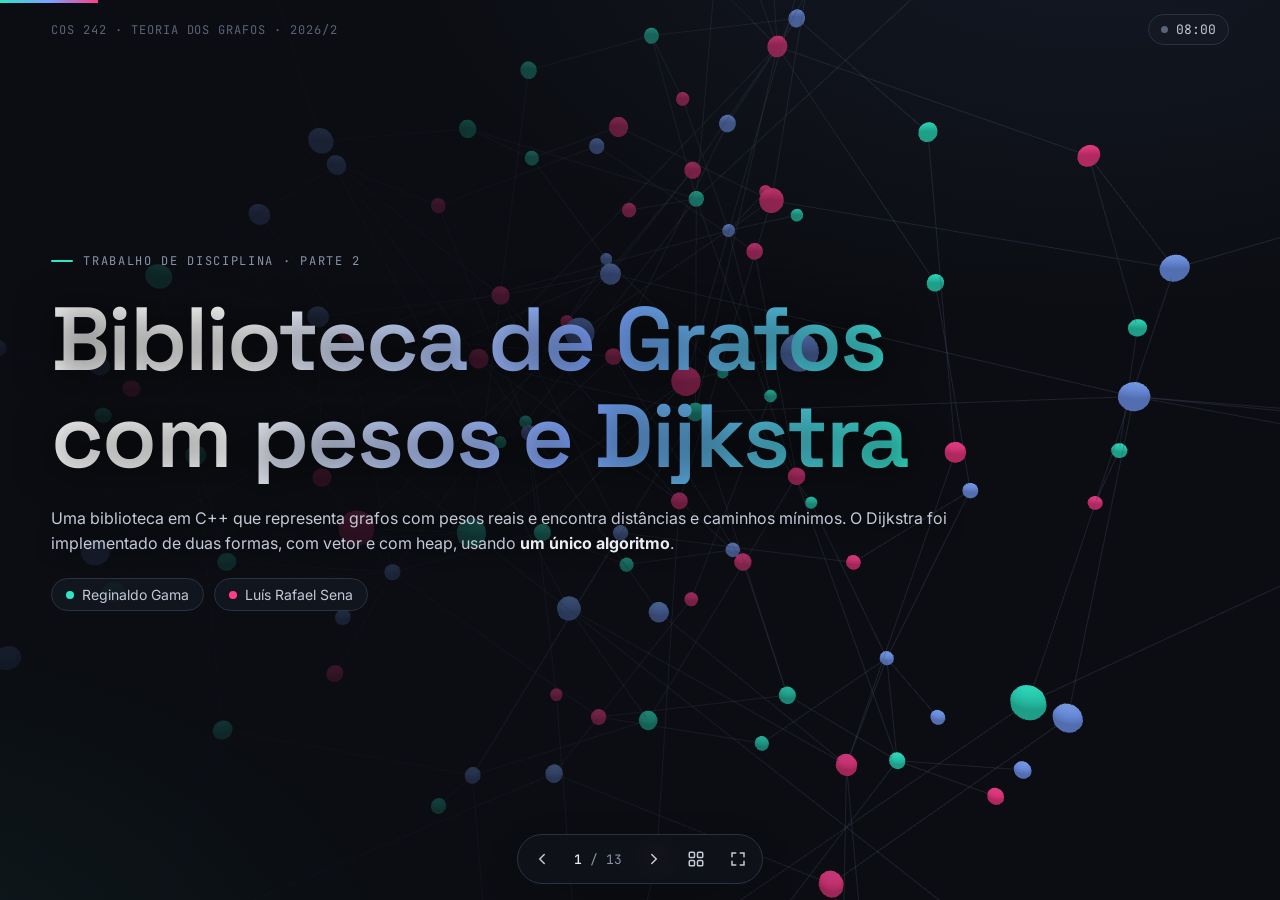
==== site/index.html @ 7fc1d943 "feat(apresentacao): adiciona site interativo, estudos de caso e benchmarks - site/: apresentação em " ====
<!doctype html>
<html lang="pt-BR">
<head>
  <meta charset="utf-8" />
  <meta name="viewport" content="width=device-width, initial-scale=1" />
  <title>Biblioteca de Grafos</title>
  <link rel="preconnect" href="https://fonts.googleapis.com" />
  <link rel="preconnect" href="https://fonts.gstatic.com" crossorigin />
  <link href="https://fonts.googleapis.com/css2?family=Inter:wght@400;500;600&family=JetBrains+Mono:wght@400;500&family=Space+Grotesk:wght@500;600&display=swap" rel="stylesheet" />
  <link rel="stylesheet" href="css/style.css" />
  <link rel="stylesheet" href="css/scenes.css" />
  <script>window.__errs=[];addEventListener("error",function(e){__errs.push(String(e.message));document.documentElement.setAttribute("data-errs",__errs.join(" | "))});</script>
</head>
<body>
  <div class="progress"></div>

  <div class="topbar">
    <span class="brand">COS 242 · TEORIA DOS GRAFOS · 2026/2</span>
    <button class="timer" title="Clique para iniciar/pausar (T). Duplo clique zera."><span class="dot"></span><span class="tv">08:00</span></button>
  </div>

  <main class="deck">

    <!-- 1 · Capa -->
    <section class="slide slide-cover" data-title="Capa" data-init="cover">
      <div class="cover-bg"></div>
      <div class="cover-content">
        <span class="kicker" style="--accent:var(--bfs)">Trabalho de disciplina · Parte 2</span>
        <h1>Biblioteca de Grafos<br />com pesos e Dijkstra</h1>
        <p class="lead">Uma biblioteca em C++ que representa grafos com pesos reais e encontra distâncias e caminhos mínimos.
          O Dijkstra foi implementado de duas formas, com vetor e com heap, usando <b>um único algoritmo</b>.</p>
        <div class="cover-meta">
          <span class="pill"><span class="sw" style="background:var(--bfs)"></span>Reginaldo Gama</span>
          <span class="pill"><span class="sw" style="background:var(--dfs)"></span>Luís Rafael Sena</span>
        </div>
      </div>
    </section>

    <!-- 2 · Lista de adjacência sendo construída -->
    <section class="slide" data-title="Lendo o grafo" data-init="lib" style="--accent:var(--dij)">
      <div class="slide-head">
        <span class="kicker">Representação</span>
        <h2>Do arquivo para a lista de adjacência</h2>
        <p class="lead">Cada linha <code>u v peso</code> vira uma chamada de <code>add_edge</code>. A aresta entra <b>duas vezes</b> na lista, uma em cada ponta, porque o grafo não é direcionado.
          O tipo do peso é um parâmetro (<code>Grafo&lt;T&gt;</code>) com padrão <code>T{1}</code>, então os grafos sem peso da Parte 1 continuam funcionando.</p>
      </div>
      <div class="slide-body lib-host"></div>
    </section>

    <!-- 3 · Quatro fronteiras -->
    <section class="slide" data-title="Um algoritmo, quatro fronteiras" data-init="frontier" style="--accent:var(--dij)">
      <div class="slide-head">
        <span class="kicker">Decisão de projeto</span>
        <h2>Um laço só. Muda apenas <em>quem sai primeiro</em>.</h2>
        <p class="lead">Todas as buscas repetem os mesmos passos: <b>tirar</b> um vértice da fronteira, <b>visitar</b> e <b>colocar os vizinhos</b>. Escrevemos esse laço uma vez só (<code>traverse_impl</code>).
          A estrutura de dados plugada nele (a <code>IFronteira</code>) decide a ordem. Abaixo, as quatro buscas rodam ao mesmo tempo no mesmo grafo. Os pontinhos coloridos no código mostram em que linha cada uma está.</p>
      </div>
      <div class="slide-body quad-host"></div>
    </section>

    <!-- 4 · Dijkstra -->
    <section class="slide" data-title="Dijkstra ao vivo" data-init="dijkstra" style="--accent:var(--dij)">
      <div class="slide-head">
        <span class="kicker">Caminho mínimo com pesos</span>
        <h2>Dijkstra e o aviso de peso negativo</h2>
        <p class="lead">Começamos com o grafo da Figura 1, que tem a aresta <b class="c-danger">3–4 com peso −9,5</b>. Nesse caso a biblioteca <b>recusa</b> rodar e avisa, como o enunciado pede.
          Corrija o peso (clique nele) ou use o botão. Depois, passe o mouse num vértice para ver o caminho mínimo até ele.</p>
      </div>
      <div class="slide-body"><div class="w-dij" style="display:flex;flex:1;min-height:0"></div></div>
    </section>

    <!-- 5 · Vetor x heap 3D -->
    <section class="slide" data-title="Vetor × heap" data-init="dual" style="--accent:var(--vec)">
      <div class="slide-head">
        <span class="kicker">Duas implementações do Dijkstra</span>
        <h2>Vetor × heap: quem acha o próximo mais rápido?</h2>
        <p class="lead">A cada passo o Dijkstra precisa do vértice <b>mais próximo</b> ainda não finalizado. O <b class="c-vec">vetor</b> confere os n vértices, um por um (a faixa amarela pisca inteira).
          No <b class="c-dij">heap</b> o menor já está na raiz e só uma descida pela árvore é feita. Os dois finalizam os mesmos vértices na mesma ordem, mas o custo é bem diferente.</p>
      </div>
      <div class="slide-body vh-host"></div>
    </section>

    <!-- 6 · Escala -->
    <section class="slide" data-title="Escala: n² × (n+m) log n" data-init="theory" style="--accent:var(--vec)">
      <div class="slide-head">
        <span class="kicker">Complexidade nos grafos reais</span>
        <h2>Quando o vetor deixa de ser opção</h2>
        <p class="lead">Cada grafo do trabalho tem dois pontos: as operações do <b class="c-vec">vetor</b> (n²) e as do <b class="c-dij">heap</b> ((n+m)·log n).
          Passe o mouse para ver a estimativa de tempo a <b>1 ns por operação</b>. Medido de verdade no W_3 (100 mil vértices, média de várias execuções): <b class="c-dij">0,16 s</b> com heap contra <b class="c-vec">40,7 s</b> com vetor, cerca de <b>260×</b>.</p>
      </div>
      <div class="slide-body grid-2-wide">
        <div class="card">
          <div class="legend theory-legend">
            <span><span class="dot" style="background:var(--vec)"></span>vetor: n² operações</span>
            <span><span class="dot" style="background:var(--dij)"></span>heap: (n+m)·log n operações</span>
            <span><span class="dash"></span>curva n²</span>
            <span><span class="bar"></span>distância entre os dois = quanto o heap economiza</span>
          </div>
          <div class="chart theory-chart"></div>
          <p class="note">Cada grafo do trabalho é uma coluna: o ponto de cima é o vetor e o de baixo é o heap. Os eixos são logarítmicos, então cada linha da grade é 10× mais.</p>
        </div>
        <div class="card">
          <h3>Estimativa a 1 ns/op</h3>
          <div class="table-wrap"><table class="dtable theory-table"></table></div>
        </div>
      </div>
    </section>

    <!-- 7 · Os grafos -->
    <section class="slide" data-title="Os grafos" data-init="graphs" style="--accent:var(--dij)">
      <div class="slide-head">
        <span class="kicker">Dados</span>
        <h2>Os grafos analisados</h2>
        <p class="lead">De <b>10 mil</b> a <b>10 milhões</b> de vértices e até <b>46 milhões</b> de arestas. Clique numa linha para ver a distribuição de graus.</p>
      </div>
      <div class="slide-body grid-2" style="grid-template-columns:minmax(0,1.35fr) minmax(0,1fr)">
        <div class="card"><div class="table-wrap"><table class="dtable graphs-table"></table></div></div>
        <div class="card">
          <div class="row"><h3 class="deg-title">Distribuição de graus</h3><span class="spacer"></span>
            <div class="seg deg-scale"><button data-s="lin" class="on">linear</button><button data-s="log">log</button></div></div>
          <div class="chart deg-chart"></div>
          <div class="stats deg-stats"></div>
          <p class="note deg-nota"></p>
        </div>
      </div>
    </section>

    <!-- 8 · Desempenho -->
    <section class="slide" data-title="Quanto custa cada busca" data-init="perf" style="--accent:var(--bfs)">
      <div class="slide-head">
        <span class="kicker">Benchmarks · média de 100 execuções por grafo</span>
        <h2>O Dijkstra custa mais que a BFS e a DFS?</h2>
        <p class="lead perf-lead"></p>
      </div>
      <div class="slide-body grid-2-wide">
        <div class="card">
          <div class="row"><div class="legend perf-legend"></div><span class="spacer"></span>
            <div class="seg perf-stat"><button data-s="media" class="on">média</button><button data-s="mediana">mediana</button></div></div>
          <div class="chart perf-chart"></div>
        </div>
        <div class="card">
          <div class="row"><h3 class="strip-title"></h3></div>
          <div class="chart strip-chart" style="min-height:200px"></div>
          <div class="stats strip-stats"></div>
        </div>
      </div>
    </section>

    <!-- 9 · Árvores -->
    <section class="slide" data-title="A forma de cada busca" data-init="trees" style="--accent:var(--bfs)">
      <div class="slide-head">
        <span class="kicker">Árvores reais · primeiros 220 vértices visitados a partir do vértice 1</span>
        <h2>A forma de cada busca</h2>
      </div>
      <div class="slide-body grid-2-wide">
        <div class="card">
          <div class="row">
            <select class="sel tree-graph"></select>
            <div class="seg tree-alg">
              <button data-a="bfs" class="on"><span class="sw c-bfs"></span>BFS</button>
              <button data-a="dfs"><span class="sw c-dfs"></span>DFS</button>
              <button data-a="dijkstra"><span class="sw c-dij"></span>Dijkstra</button>
            </div>
            <span class="spacer"></span>
            <button class="btn tree-replay"></button>
          </div>
          <div class="chart tree-chart" style="min-height:380px"></div>
          <div class="note">A origem é o ponto branco. Arraste para mover e use a roda do mouse para zoom.</div>
        </div>
        <div class="card">
          <h3>Por que essa forma?</h3>
          <div class="explica"></div>
          <div class="stats tree-stats"></div>
        </div>
      </div>
    </section>

    <!-- 10 · 3D -->
    <section class="slide" data-title="As árvores em 3D" data-init="gallery" style="--accent:var(--dfs)">
      <div class="slide-head">
        <span class="kicker">BFS × DFS × Dijkstra sobrepostas</span>
        <h2>As três árvores em 3D</h2>
        <p class="lead">Os primeiros vértices visitados pelas três buscas a partir do vértice 1, no mesmo espaço. As arestas em <b>branco</b> são compartilhadas,
          e as coloridas aparecem em uma busca só. Arraste para girar e use a roda para zoom.</p>
      </div>
      <div class="slide-body grid-2-wide x3d-body">
        <div class="card" style="padding:0;overflow:hidden;position:relative">
          <div class="x3d"></div>
          <div class="gallery-wrap" style="display:none;padding:16px;overflow:auto"><div class="gallery"></div></div>
        </div>
        <div class="card">
          <div class="seg x3d-tab"><button data-t="3d" class="on">3D interativo</button><button data-t="img">imagens dos Analysers</button></div>
          <select class="sel x3d-graph"></select>
          <div class="seg x3d-algs">
            <button data-a="bfs" class="on"><span class="sw c-bfs"></span>BFS</button>
            <button data-a="dfs" class="on"><span class="sw c-dfs"></span>DFS</button>
            <button data-a="dijkstra" class="on"><span class="sw c-dij"></span>Dijkstra</button>
          </div>
          <div class="row"><span class="mono muted" style="font-size:12px">vértices por busca</span><input type="range" class="x3d-n" min="100" max="1500" step="50" value="700" style="flex:1;accent-color:var(--dfs)"/><span class="mono x3d-nv" style="font-size:12px">700</span></div>
          <label class="mono muted" style="font-size:12px;display:flex;gap:6px;align-items:center"><input type="checkbox" class="x3d-rot" checked /> girar automaticamente</label>
          <div class="stats x3d-stats"></div>
          <p class="note">A <b class="c-dfs">DFS</b> aparece como um fio longo que sai da origem. A <b class="c-bfs">BFS</b> forma um "dente-de-leão" em volta dela, e o <b class="c-dij">Dijkstra</b> fica no meio do caminho.</p>
        </div>
      </div>
    </section>

    <!-- 11 · Estudo 1 -->
    <section class="slide" data-title="Estudo 1: distâncias a partir de 10" data-init="e1" style="--accent:var(--dij)">
      <div class="slide-head">
        <span class="kicker">Estudo de caso 1</span>
        <h2>Distância e caminho mínimo a partir do vértice 10</h2>
        <p class="lead">Para cada grafo com pesos: a distância e o caminho de <b>10</b> até <b>20, 30, 40, 50 e 60</b>, calculados com <code>dijkstra_heap</code>.</p>
      </div>
      <div class="slide-body e1-body"></div>
    </section>

    <!-- 12 · Estudo 3 -->
    <section class="slide" data-title="Estudo 3: rede de colaboração" data-init="e3" style="--accent:var(--bfs)">
      <div class="slide-head">
        <span class="kicker">Estudo de caso 3 · rede de colaboração em Computação</span>
        <h2>De Edsger W. Dijkstra a…</h2>
        <p class="lead">O peso de uma aresta é inversamente proporcional ao número de artigos em coautoria: <b>quanto menor, mais próximos</b>. Passe o mouse num pesquisador para destacar o caminho até ele. As abas trazem outros nomes conhecidos, incluindo professores da UFRJ.</p>
      </div>
      <div class="slide-body e3-body"></div>
    </section>

    <!-- 13 · Obrigado -->
    <section class="slide slide-cover slide-thanks" data-title="Obrigado" data-init="thanks">
      <div class="cover-bg"></div>
      <div class="cover-content">
        <h1>Obrigado!</h1>
        <p class="lead">Dúvidas?</p>
        <div class="cover-meta">
          <span class="pill"><span class="sw" style="background:var(--bfs)"></span>Reginaldo Gama</span>
          <span class="pill"><span class="sw" style="background:var(--dfs)"></span>Luís Rafael Sena</span>
        </div>
      </div>
    </section>

  </main>

  <nav class="navbar">
    <button class="nav-prev" title="Anterior (←)"><svg viewBox="0 0 24 24" fill="none" stroke="currentColor" stroke-width="2" stroke-linecap="round"><path d="m15 18-6-6 6-6"/></svg></button>
    <span class="count"><b class="cur">1</b> / <span class="tot"></span></span>
    <button class="nav-next" title="Próximo (→)"><svg viewBox="0 0 24 24" fill="none" stroke="currentColor" stroke-width="2" stroke-linecap="round"><path d="m9 18 6-6-6-6"/></svg></button>
    <button class="nav-overview" title="Visão geral (O)"><svg viewBox="0 0 24 24" fill="none" stroke="currentColor" stroke-width="2"><rect x="3" y="3" width="7" height="7" rx="1.5"/><rect x="14" y="3" width="7" height="7" rx="1.5"/><rect x="3" y="14" width="7" height="7" rx="1.5"/><rect x="14" y="14" width="7" height="7" rx="1.5"/></svg></button>
    <button class="nav-full" title="Tela cheia (F)"><svg viewBox="0 0 24 24" fill="none" stroke="currentColor" stroke-width="2" stroke-linecap="round"><path d="M4 9V4h5M20 9V4h-5M4 15v5h5M20 15v5h-5"/></svg></button>
  </nav>

  <div class="overview"><h2>Visão geral</h2><div class="overview-grid"></div></div>
  <div class="lightbox"><div class="lb-bar"><span class="lb-title"></span><button class="btn lb-close">Fechar (Esc)</button></div><div class="stage"><img alt="" /></div></div>

  <script src="js/vendor/d3.v7.min.js"></script>
  <script src="js/vendor/3d-force-graph.min.js"></script>
  <script src="data/dados.js"></script>
  <script src="data/dados3d.js"></script>
  <script src="data/estudos.js"></script>
  <script src="js/engine.js"></script>
  <script src="js/graphview.js"></script>
  <script src="js/widgets.js"></script>
  <script src="js/charts.js"></script>
  <script src="js/scenes.js"></script>
  <script src="js/app.js"></script>
</body>
</html>
---- site/css/style.css ----
/* ==========================================================
   Tokens
   ========================================================== */
:root {
  --bg: #0b0d12;
  --bg-2: #10131a;
  --surface: #151923;
  --surface-2: #1b2030;
  --surface-3: #232a3d;
  --line: #2a3246;
  --line-soft: #1f2636;
  --text: #e9ecf3;
  --text-2: #c3c9d6;
  --muted: #8a93a8;
  --faint: #5a6378;

  --bfs: #2ee6c5;
  --dfs: #ff3d8b;
  --dij: #7aa2ff;
  --vec: #f5b041;
  --heap: #7aa2ff;
  --warn: #ffb547;
  --danger: #ff5d6c;
  --ok: #3ddc97;

  --alg: var(--bfs);

  --radius: 14px;
  --radius-sm: 9px;
  --shadow: 0 18px 50px -20px rgba(0, 0, 0, .65);

  --font: "Inter", system-ui, -apple-system, "Segoe UI", Roboto, sans-serif;
  --font-display: "Space Grotesk", "Inter", system-ui, sans-serif;
  --font-mono: "JetBrains Mono", ui-monospace, "Cascadia Code", Consolas, monospace;
}

* { box-sizing: border-box; }

html, body {
  margin: 0;
  height: 100%;
  background: var(--bg);
  color: var(--text);
  font-family: var(--font);
  font-size: 16px;
  -webkit-font-smoothing: antialiased;
  overflow: hidden;
}

button, input, select { font: inherit; color: inherit; }

::selection { background: color-mix(in srgb, var(--dij) 40%, transparent); }

/* ==========================================================
   Deck
   ========================================================== */
.deck {
  position: fixed;
  inset: 0;
  background:
    radial-gradient(1200px 700px at 85% -10%, rgba(122, 162, 255, .08), transparent 60%),
    radial-gradient(900px 600px at -10% 110%, rgba(46, 230, 197, .06), transparent 60%),
    var(--bg);
}

.slide {
  position: absolute;
  inset: 0;
  padding: 64px clamp(16px, 4vw, 64px) 76px;
  display: flex;
  flex-direction: column;
  gap: 18px;
  overflow-y: auto;
  overflow-x: hidden;
  opacity: 0;
  visibility: hidden;
  transform: translateX(40px);
  transition: opacity .45s ease, transform .45s cubic-bezier(.2, .7, .2, 1), visibility 0s .45s;
}
.slide.is-before { transform: translateX(-40px); }
.slide.is-active {
  opacity: 1;
  visibility: visible;
  transform: none;
  transition: opacity .45s ease, transform .45s cubic-bezier(.2, .7, .2, 1), visibility 0s;
}

.slide-head { display: flex; flex-direction: column; gap: 6px; max-width: 1100px; }
.kicker {
  font-family: var(--font-mono);
  font-size: 12px;
  letter-spacing: .14em;
  text-transform: uppercase;
  color: var(--muted);
  display: flex;
  align-items: center;
  gap: 10px;
}
.kicker::before {
  content: "";
  width: 22px;
  height: 2px;
  border-radius: 2px;
  background: var(--accent, var(--dij));
}
.slide h1, .slide h2 {
  font-family: var(--font-display);
  font-weight: 600;
  letter-spacing: -.02em;
  margin: 0;
  line-height: 1.08;
}
.slide h2 { font-size: clamp(26px, 3.2vw, 42px); }
.lead { color: var(--text-2); font-size: clamp(15px, 1.25vw, 18px); line-height: 1.55; margin: 0; max-width: 900px; }
.lead b, .lead strong { color: var(--text); }
.slide-body { flex: 1; min-height: 0; display: flex; flex-direction: column; gap: 16px; }

.grid-2 { display: grid; grid-template-columns: minmax(0, 1fr) minmax(0, 1fr); gap: 18px; min-height: 0; flex: 1; }
.grid-2-wide { display: grid; grid-template-columns: minmax(0, 1.5fr) minmax(0, 1fr); gap: 18px; min-height: 0; flex: 1; }

.card {
  background: linear-gradient(180deg, var(--surface), var(--bg-2));
  border: 1px solid var(--line-soft);
  border-radius: var(--radius);
  padding: 18px;
  box-shadow: var(--shadow);
  min-width: 0;
  min-height: 0;
  display: flex;
  flex-direction: column;
  gap: 12px;
}
.card h3 {
  margin: 0;
  font-size: 13px;
  font-family: var(--font-mono);
  font-weight: 500;
  letter-spacing: .08em;
  text-transform: uppercase;
  color: var(--muted);
}

.muted { color: var(--muted); }
.mono { font-family: var(--font-mono); }
.c-bfs { color: var(--bfs); } .c-dfs { color: var(--dfs); } .c-dij { color: var(--dij); }
.c-vec { color: var(--vec); } .c-warn { color: var(--warn); } .c-ok { color: var(--ok); } .c-danger { color: var(--danger); }

/* ---------- chrome: barra inferior, progresso, timer ---------- */
.progress {
  position: fixed;
  top: 0; left: 0;
  height: 3px;
  background: linear-gradient(90deg, var(--bfs), var(--dij), var(--dfs));
  transition: width .45s ease;
  z-index: 20;
}

.topbar {
  position: fixed;
  top: 14px;
  right: clamp(16px, 4vw, 64px);
  left: clamp(16px, 4vw, 64px);
  display: flex;
  justify-content: space-between;
  align-items: center;
  pointer-events: none;
  z-index: 15;
}
.topbar > * { pointer-events: auto; }
.brand {
  font-family: var(--font-mono);
  font-size: 12px;
  color: var(--faint);
  letter-spacing: .08em;
}

.timer {
  font-family: var(--font-mono);
  font-size: 13px;
  padding: 6px 12px;
  border-radius: 999px;
  border: 1px solid var(--line);
  background: rgba(21, 25, 35, .8);
  backdrop-filter: blur(8px);
  cursor: pointer;
  display: flex;
  align-items: center;
  gap: 8px;
  color: var(--text-2);
  user-select: none;
}
.timer .dot { width: 7px; height: 7px; border-radius: 50%; background: var(--faint); }
.timer.running .dot { background: var(--ok); box-shadow: 0 0 10px var(--ok); }
.timer.late { color: var(--warn); border-color: color-mix(in srgb, var(--warn) 40%, transparent); }
.timer.over { color: var(--danger); border-color: color-mix(in srgb, var(--danger) 50%, transparent); }

.navbar {
  position: fixed;
  bottom: 16px;
  left: 50%;
  transform: translateX(-50%);
  display: flex;
  align-items: center;
  gap: 6px;
  padding: 6px;
  border-radius: 999px;
  border: 1px solid var(--line);
  background: rgba(16, 19, 26, .85);
  backdrop-filter: blur(10px);
  z-index: 15;
  box-shadow: var(--shadow);
}
.navbar button {
  border: 0;
  background: transparent;
  width: 36px; height: 36px;
  border-radius: 50%;
  cursor: pointer;
  display: grid;
  place-items: center;
  color: var(--text-2);
}
.navbar button:hover { background: var(--surface-2); color: var(--text); }
.navbar .count { font-family: var(--font-mono); font-size: 13px; color: var(--muted); min-width: 64px; text-align: center; }
.navbar .count b { color: var(--text); font-weight: 500; }
.navbar svg { width: 18px; height: 18px; }

.keys-hint {
  position: fixed;
  bottom: 24px;
  right: clamp(16px, 4vw, 64px);
  font-size: 12px;
  color: var(--faint);
  font-family: var(--font-mono);
  z-index: 10;
}
kbd {
  font-family: var(--font-mono);
  font-size: 11px;
  padding: 1px 6px;
  border-radius: 5px;
  border: 1px solid var(--line);
  background: var(--surface);
  color: var(--text-2);
}

/* ---------- visão geral ---------- */
.overview {
  position: fixed;
  inset: 0;
  z-index: 40;
  background: rgba(8, 10, 14, .92);
  backdrop-filter: blur(12px);
  display: none;
  padding: 60px clamp(16px, 5vw, 80px);
  overflow-y: auto;
}
.overview.open { display: block; }
.overview h2 { font-family: var(--font-display); font-weight: 600; margin: 0 0 22px; }
.overview-grid { display: grid; grid-template-columns: repeat(auto-fill, minmax(230px, 1fr)); gap: 12px; }
.overview-item {
  text-align: left;
  border: 1px solid var(--line);
  background: var(--surface);
  border-radius: var(--radius-sm);
  padding: 14px;
  cursor: pointer;
  display: flex;
  flex-direction: column;
  gap: 6px;
  transition: border-color .2s, transform .2s;
}
.overview-item:hover { border-color: var(--dij); transform: translateY(-2px); }
.overview-item .n { font-family: var(--font-mono); font-size: 12px; color: var(--muted); }
.overview-item .t { font-weight: 600; }
.overview-item.current { border-color: var(--bfs); }

/* ==========================================================
   Capa
   ========================================================== */
.slide-cover { justify-content: center; padding-top: 40px; }
.cover-bg { position: absolute; inset: 0; z-index: 0; opacity: .55; }
.cover-bg svg { width: 100%; height: 100%; display: block; }
.cover-content { position: relative; z-index: 1; max-width: 980px; display: flex; flex-direction: column; gap: 22px; }
.cover-content h1 {
  font-size: clamp(42px, 7vw, 96px);
  background: linear-gradient(100deg, #fff 20%, var(--dij) 55%, var(--bfs) 90%);
  -webkit-background-clip: text;
  background-clip: text;
  color: transparent;
}
.cover-meta { display: flex; flex-wrap: wrap; gap: 10px; }
.pill {
  display: inline-flex;
  align-items: center;
  gap: 8px;
  padding: 7px 14px;
  border-radius: 999px;
  border: 1px solid var(--line);
  background: rgba(21, 25, 35, .75);
  font-size: 14px;
  color: var(--text-2);
}
.pill .sw { width: 8px; height: 8px; border-radius: 50%; }
.cover-start { color: var(--muted); font-size: 14px; display: flex; gap: 8px; align-items: center; }

/* ==========================================================
   Código
   ========================================================== */
.code {
  font-family: var(--font-mono);
  font-size: 13px;
  line-height: 1.65;
  background: #0d1017;
  border: 1px solid var(--line-soft);
  border-radius: var(--radius-sm);
  padding: 14px 0;
  overflow: auto;
  margin: 0;
  color: #cfd6e4;
}
.code .ln {
  display: block;
  padding: 0 16px 0 12px;
  border-left: 3px solid transparent;
  white-space: pre;
  transition: background .2s, border-color .2s;
}
.code .ln.hl { background: color-mix(in srgb, var(--alg) 14%, transparent); border-left-color: var(--alg); }
.code .ln.dim { opacity: .45; }
.tok-k { color: #c792ea; } .tok-t { color: #7fdbca; } .tok-f { color: #82aaff; }
.tok-c { color: #637089; font-style: italic; } .tok-n { color: #f78c6c; } .tok-s { color: #c3e88d; }

/* ==========================================================
   Widget de grafo
   ========================================================== */
.gw { display: flex; flex-direction: column; gap: 10px; flex: 1; min-height: 0; }
.gw-toolbar { display: flex; flex-wrap: wrap; gap: 8px; align-items: center; }
.gw-toolbar .sep { width: 1px; height: 24px; background: var(--line); margin: 0 4px; }
.seg {
  display: inline-flex;
  background: var(--surface);
  border: 1px solid var(--line);
  border-radius: 10px;
  padding: 3px;
  gap: 2px;
}
.seg button, .btn {
  border: 0;
  background: transparent;
  padding: 6px 11px;
  border-radius: 7px;
  cursor: pointer;
  font-size: 13px;
  color: var(--text-2);
  white-space: nowrap;
  display: inline-flex;
  align-items: center;
  gap: 6px;
}
.seg button:hover, .btn:hover { color: var(--text); background: var(--surface-2); }
.seg button.on { background: var(--surface-3); color: var(--text); box-shadow: inset 0 0 0 1px var(--line); }
.seg button.on .sw { box-shadow: 0 0 8px currentColor; }
.btn { border: 1px solid var(--line); background: var(--surface); }
.btn.primary { background: color-mix(in srgb, var(--alg) 18%, var(--surface)); border-color: color-mix(in srgb, var(--alg) 50%, transparent); color: var(--text); }
.btn svg, .seg svg { width: 15px; height: 15px; }
.sw { width: 8px; height: 8px; border-radius: 50%; display: inline-block; background: currentColor; }

.gw-main { display: grid; grid-template-columns: minmax(0, 1.45fr) minmax(280px, 1fr); gap: 14px; flex: 1; min-height: 0; }
.gw-canvas {
  position: relative;
  background:
    radial-gradient(circle at 1px 1px, rgba(255, 255, 255, .05) 1px, transparent 0) 0 0 / 22px 22px,
    #0d1017;
  border: 1px solid var(--line-soft);
  border-radius: var(--radius);
  min-height: 300px;
  overflow: hidden;
}
.gw-canvas svg { width: 100%; height: 100%; display: block; position: absolute; inset: 0; }
.gw-canvas.mode-add-node { cursor: crosshair; }
.gw-hint {
  position: absolute;
  left: 12px; bottom: 10px;
  font-size: 12px;
  color: var(--faint);
  pointer-events: none;
}
.gw-alert {
  position: absolute;
  left: 12px; right: 12px; top: 12px;
  display: none;
  gap: 12px;
  align-items: center;
  padding: 12px 14px;
  border-radius: 10px;
  background: color-mix(in srgb, var(--danger) 14%, #12141b);
  border: 1px solid color-mix(in srgb, var(--danger) 45%, transparent);
  color: #ffd6da;
  font-size: 14px;
  z-index: 3;
}
.gw-alert.show { display: flex; }
.gw-alert .btn { margin-left: auto; }

.gw-side { display: flex; flex-direction: column; gap: 10px; min-height: 0; overflow: auto; }
.panel {
  background: var(--surface);
  border: 1px solid var(--line-soft);
  border-radius: var(--radius-sm);
  padding: 12px;
  display: flex;
  flex-direction: column;
  gap: 8px;
}
.panel-title {
  font-family: var(--font-mono);
  font-size: 11px;
  letter-spacing: .1em;
  text-transform: uppercase;
  color: var(--muted);
  display: flex;
  justify-content: space-between;
  gap: 8px;
}
.panel-title b { color: var(--text-2); font-weight: 500; }

.msg {
  font-size: 14px;
  line-height: 1.5;
  color: var(--text-2);
  min-height: 42px;
}
.msg b { color: var(--text); }
.msg .tag {
  display: inline-block;
  font-family: var(--font-mono);
  font-size: 11px;
  padding: 1px 7px;
  border-radius: 5px;
  margin-right: 6px;
  background: var(--surface-3);
  color: var(--alg);
}

/* fronteira: fila / pilha */
.chips { display: flex; gap: 6px; flex-wrap: wrap; align-items: center; min-height: 34px; }
.chips.stack { flex-direction: column-reverse; align-items: stretch; }
.chip {
  font-family: var(--font-mono);
  font-size: 13px;
  padding: 5px 9px;
  border-radius: 7px;
  background: var(--surface-2);
  border: 1px solid var(--line);
  display: inline-flex;
  gap: 6px;
  align-items: center;
  animation: chip-in .25s ease;
}
.chip small { color: var(--muted); font-size: 11px; }
.chip.head { border-color: var(--alg); box-shadow: 0 0 0 1px var(--alg) inset; }
.chip.stale { opacity: .45; text-decoration: line-through; }
.chips .empty { color: var(--faint); font-size: 13px; font-style: italic; }
.chips .cap { font-size: 11px; color: var(--muted); font-family: var(--font-mono); }
@keyframes chip-in { from { opacity: 0; transform: translateY(-4px) scale(.95); } }

/* fronteira: vetor */
.vec-grid { display: grid; grid-template-columns: repeat(auto-fill, minmax(46px, 1fr)); gap: 4px; }
.vec-cell {
  border: 1px solid var(--line);
  border-radius: 6px;
  padding: 4px 2px;
  text-align: center;
  font-family: var(--font-mono);
  font-size: 12px;
  background: var(--bg-2);
  opacity: .5;
  transition: all .2s;
}
.vec-cell .i { font-size: 10px; color: var(--muted); display: block; }
.vec-cell.pending { opacity: 1; border-color: color-mix(in srgb, var(--vec) 60%, transparent); }
.vec-cell.min { background: color-mix(in srgb, var(--vec) 25%, var(--bg-2)); border-color: var(--vec); box-shadow: 0 0 12px -2px var(--vec); }

/* tabela pai/dist */
.tbl { width: 100%; border-collapse: collapse; font-family: var(--font-mono); font-size: 12.5px; }
.tbl th { text-align: left; font-weight: 500; color: var(--muted); padding: 4px 6px; border-bottom: 1px solid var(--line); font-size: 11px; }
.tbl td { padding: 3px 6px; border-bottom: 1px solid var(--line-soft); color: var(--text-2); }
.tbl tr.cur td { background: color-mix(in srgb, var(--alg) 14%, transparent); color: var(--text); }
.tbl tr.done td:first-child { color: var(--alg); }
.tbl td.changed { animation: flash 0.7s ease; }
@keyframes flash { from { background: color-mix(in srgb, var(--warn) 45%, transparent); } }

.gw-controls {
  display: flex;
  align-items: center;
  gap: 8px;
  flex-wrap: wrap;
}
.gw-controls .btn { padding: 7px 10px; }
.gw-controls input[type=range] { flex: 1; min-width: 120px; accent-color: var(--alg); }
.gw-controls .stepinfo { font-family: var(--font-mono); font-size: 12px; color: var(--muted); min-width: 92px; text-align: right; }
select.sel {
  background: var(--surface);
  border: 1px solid var(--line);
  border-radius: 8px;
  padding: 6px 8px;
  font-size: 13px;
  color: var(--text-2);
}

/* SVG do grafo */
.g-edge line { stroke: #3a4459; stroke-width: 2; transition: stroke .25s, stroke-width .25s, opacity .25s; }
.g-edge .hit { stroke: transparent; stroke-width: 16; }
.g-edge.tree line.vis { stroke: var(--alg); stroke-width: 4; }
.g-edge.tentative line.vis { stroke: var(--alg); stroke-width: 3; stroke-dasharray: 6 5; opacity: .75; }
.g-edge.active line.vis { stroke: var(--warn); stroke-width: 5; }
.g-edge.neg line.vis { stroke: var(--danger); stroke-width: 3.5; stroke-dasharray: 3 4; }
.g-edge.hover line.vis { stroke: #8fa2c8; stroke-width: 3; }
.g-edge.faded { opacity: .25; }
.g-edge .wbg { fill: #0d1017; stroke: var(--line); stroke-width: 1; rx: 6; }
.g-edge .wt { fill: var(--text-2); font-family: var(--font-mono); font-size: 12px; text-anchor: middle; dominant-baseline: central; pointer-events: none; }
.g-edge.neg .wt { fill: var(--danger); }
.g-edge .wlabel { cursor: text; }
.g-edge.active .wbg { stroke: var(--warn); }

.g-node circle.body { fill: #151a26; stroke: #5b6884; stroke-width: 2; transition: fill .25s, stroke .25s, r .25s; }
.g-node text.lbl { fill: var(--text); font-family: var(--font-display); font-weight: 600; font-size: 15px; text-anchor: middle; dominant-baseline: central; pointer-events: none; }
.g-node text.dist { fill: var(--muted); font-family: var(--font-mono); font-size: 11.5px; text-anchor: middle; pointer-events: none; }
.g-node text.ord { fill: var(--faint); font-family: var(--font-mono); font-size: 10px; pointer-events: none; }
.g-node circle.ring { fill: none; stroke: var(--alg); stroke-width: 2; opacity: 0; }
.g-node.origin circle.ring { opacity: .9; stroke-dasharray: 3 3; }
.g-node.frontier circle.body { stroke: var(--alg); stroke-dasharray: 4 3; fill: color-mix(in srgb, var(--alg) 10%, #151a26); }
.g-node.visited circle.body { fill: color-mix(in srgb, var(--alg) 32%, #151a26); stroke: var(--alg); stroke-dasharray: none; }
.g-node.visited text.dist { fill: var(--alg); }
.g-node.current circle.body { fill: var(--alg); stroke: #fff; stroke-dasharray: none; }
.g-node.current text.lbl { fill: #0b0d12; }
.g-node.current circle.glow { opacity: .9; }
.g-node circle.glow { fill: none; stroke: var(--alg); stroke-width: 10; opacity: 0; filter: blur(6px); transition: opacity .25s; }
.g-node.target circle.body { stroke: var(--warn); stroke-width: 3; }
.g-node.hover circle.body { stroke: #fff; }
.g-node.faded { opacity: .3; }
.g-node.pending-edge circle.body { stroke: var(--warn); stroke-width: 3; }
.g-node { cursor: pointer; }
.gw-canvas.readonly .g-node { cursor: default; }

.w-input {
  position: absolute;
  width: 70px;
  padding: 4px 6px;
  border-radius: 7px;
  border: 1px solid var(--dij);
  background: #0d1017;
  font-family: var(--font-mono);
  font-size: 13px;
  text-align: center;
  z-index: 5;
  outline: none;
  box-shadow: 0 0 0 3px color-mix(in srgb, var(--dij) 25%, transparent);
}

/* heap em árvore */
.heap-svg { width: 100%; height: 150px; display: block; }
.heap-svg .hn circle { fill: var(--surface-2); stroke: var(--heap); stroke-width: 1.5; }
.heap-svg .hn.root circle { fill: color-mix(in srgb, var(--heap) 30%, var(--surface-2)); stroke-width: 2.5; }
.heap-svg .hn.stale circle { stroke: var(--faint); stroke-dasharray: 3 2; }
.heap-svg .hn text { fill: var(--text); font-family: var(--font-mono); font-size: 10.5px; text-anchor: middle; dominant-baseline: central; }
.heap-svg .hn text.c { fill: var(--muted); font-size: 9.5px; }
.heap-svg line { stroke: var(--line); stroke-width: 1.5; }

/* ==========================================================
   Gráficos / blocos de dados
   ========================================================== */
.chart { position: relative; flex: 1; min-height: 240px; }
.chart svg { display: block; width: 100%; height: 100%; position: absolute; inset: 0; }
.axis text { fill: var(--muted); font-family: var(--font-mono); font-size: 11px; }
.axis path, .axis line { stroke: var(--line); }
.gridline line { stroke: var(--line-soft); }
.gridline path { display: none; }
.axis-label { fill: var(--muted); font-size: 12px; font-family: var(--font); }

.tooltip {
  position: fixed;
  pointer-events: none;
  z-index: 50;
  background: rgba(13, 16, 23, .96);
  border: 1px solid var(--line);
  border-radius: 9px;
  padding: 9px 11px;
  font-size: 12.5px;
  line-height: 1.5;
  color: var(--text-2);
  box-shadow: var(--shadow);
  opacity: 0;
  transition: opacity .12s;
  max-width: 320px;
}
.tooltip b { color: var(--text); }
.tooltip .mono { font-size: 12px; }

.legend { display: flex; flex-wrap: wrap; gap: 6px; }
.legend button {
  border: 1px solid var(--line);
  background: var(--surface);
  border-radius: 999px;
  padding: 5px 11px;
  font-size: 12.5px;
  cursor: pointer;
  display: inline-flex;
  align-items: center;
  gap: 7px;
  color: var(--text-2);
}
.legend button.off { opacity: .4; }

.stats { display: grid; grid-template-columns: repeat(auto-fit, minmax(140px, 1fr)); gap: 10px; }
.stat {
  background: var(--surface);
  border: 1px solid var(--line-soft);
  border-radius: var(--radius-sm);
  padding: 12px 14px;
  display: flex;
  flex-direction: column;
  gap: 2px;
}
.stat .v { font-family: var(--font-display); font-size: 26px; font-weight: 600; letter-spacing: -.02em; }
.stat .l { font-size: 12px; color: var(--muted); }

.dtable { width: 100%; border-collapse: collapse; font-size: 13.5px; }
.dtable th {
  text-align: right;
  font-weight: 500;
  font-size: 11.5px;
  color: var(--muted);
  font-family: var(--font-mono);
  text-transform: uppercase;
  letter-spacing: .05em;
  padding: 8px 10px;
  border-bottom: 1px solid var(--line);
  white-space: nowrap;
}
.dtable th:first-child, .dtable td:first-child { text-align: left; }
.dtable td { text-align: right; padding: 8px 8px; border-bottom: 1px solid var(--line-soft); font-variant-numeric: tabular-nums; color: var(--text-2); white-space: nowrap; }
.dtable td:first-child { color: var(--text); font-weight: 500; }
.dtable tbody tr { cursor: pointer; transition: background .15s; }
.dtable tbody tr:hover td { background: var(--surface-2); }
.dtable tbody tr.sel td { background: color-mix(in srgb, var(--dij) 13%, transparent); }
.dtable tbody tr.sel td:first-child { box-shadow: inset 3px 0 0 var(--dij); }
.table-wrap { overflow: auto; min-height: 0; }
.badge {
  display: inline-block;
  font-size: 10.5px;
  font-family: var(--font-mono);
  padding: 1px 6px;
  border-radius: 5px;
  border: 1px solid var(--line);
  color: var(--muted);
  margin-left: 6px;
  vertical-align: 1px;
}
.badge.w { color: var(--vec); border-color: color-mix(in srgb, var(--vec) 40%, transparent); }

.row { display: flex; gap: 10px; align-items: center; flex-wrap: wrap; }
.spacer { flex: 1; }

input[type=range].big { width: 100%; accent-color: var(--dij); }

/* lista de adjacência */
.adj-list { font-family: var(--font-mono); font-size: 13.5px; display: flex; flex-direction: column; gap: 4px; }
.adj-row { display: flex; gap: 8px; align-items: center; padding: 6px 8px; border-radius: 8px; border: 1px solid transparent; cursor: default; flex-wrap: wrap; }
.adj-row .k { color: var(--dij); font-weight: 600; min-width: 34px; }
.adj-row .cell { padding: 2px 7px; border-radius: 6px; background: var(--surface-2); border: 1px solid var(--line); color: var(--text-2); }
.adj-row .cell i { color: var(--vec); font-style: normal; }
.adj-row.hover { background: var(--surface-2); border-color: var(--line); }
.adj-row.hover .cell { border-color: color-mix(in srgb, var(--dij) 50%, transparent); }

/* galeria */
.gallery { display: grid; grid-template-columns: repeat(auto-fill, minmax(210px, 1fr)); gap: 12px; }
.thumb {
  border: 1px solid var(--line);
  border-radius: 12px;
  overflow: hidden;
  cursor: zoom-in;
  background: #111;
  padding: 0;
  display: flex;
  flex-direction: column;
  text-align: left;
  transition: transform .2s, border-color .2s;
}
.thumb:hover { transform: translateY(-3px); border-color: var(--dij); }
.thumb img { width: 100%; aspect-ratio: 4/3; object-fit: cover; display: block; }
.thumb span { padding: 8px 10px; font-size: 13px; color: var(--text-2); background: var(--surface); }
.lightbox {
  position: fixed;
  inset: 0;
  background: rgba(5, 6, 9, .94);
  z-index: 60;
  display: none;
  cursor: grab;
}
.lightbox.open { display: block; }
.lightbox .stage { position: absolute; inset: 0; overflow: hidden; }
.lightbox img { position: absolute; top: 0; left: 0; transform-origin: 0 0; max-width: none; user-select: none; -webkit-user-drag: none; }
.lightbox .lb-bar { position: absolute; top: 14px; left: 16px; right: 16px; display: flex; justify-content: space-between; align-items: center; z-index: 2; color: var(--text-2); font-size: 14px; }

/* árvores */
.tree-svg .link { fill: none; stroke-opacity: .55; stroke-width: 1.2; }
.tree-svg .node circle { stroke: #0b0d12; stroke-width: 1; }
.tree-svg .node.root circle { stroke: #fff; stroke-width: 2; }

/* estudos */
.placeholder {
  border: 1.5px dashed var(--line);
  border-radius: var(--radius);
  padding: 22px;
  display: grid;
  grid-template-columns: minmax(0, 1fr) minmax(0, 1.2fr);
  gap: 22px;
  background: repeating-linear-gradient(135deg, transparent 0 14px, rgba(255, 255, 255, .012) 14px 28px);
  flex: 1;
}
.placeholder h4 { margin: 0 0 8px; font-family: var(--font-display); font-size: 22px; font-weight: 600; }
.placeholder p { color: var(--text-2); line-height: 1.6; margin: 0 0 10px; }
.placeholder .status { display: inline-flex; gap: 8px; align-items: center; color: var(--warn); font-family: var(--font-mono); font-size: 12px; margin-bottom: 12px; }
.placeholder .status .sw { animation: pulse 1.6s infinite; background: var(--warn); }
@keyframes pulse { 50% { opacity: .3; } }

.path { display: flex; flex-wrap: wrap; align-items: center; gap: 4px; }
.path .pv {
  font-family: var(--font-mono);
  font-size: 12.5px;
  padding: 2px 8px;
  border-radius: 6px;
  background: var(--surface-2);
  border: 1px solid var(--line);
  color: var(--text-2);
}
.path .pv.end { border-color: var(--dij); color: var(--text); }
.path .arr { color: var(--faint); font-size: 12px; }
.path.names .pv { font-family: var(--font); }

/* conclusões */
.takeaways { display: grid; grid-template-columns: repeat(auto-fit, minmax(260px, 1fr)); gap: 14px; }
.takeaway { padding: 18px; border-radius: var(--radius); border: 1px solid var(--line-soft); background: linear-gradient(180deg, var(--surface), var(--bg-2)); display: flex; flex-direction: column; gap: 8px; }
.takeaway .big { font-family: var(--font-display); font-size: 34px; font-weight: 600; letter-spacing: -.02em; }
.takeaway p { margin: 0; color: var(--text-2); line-height: 1.55; font-size: 14.5px; }

.note { font-size: 12.5px; color: var(--muted); line-height: 1.5; }
.note b { color: var(--text-2); font-weight: 500; }

/* ==========================================================
   Responsivo
   ========================================================== */
@media (max-width: 1100px) {
  .gw-main { grid-template-columns: 1fr; }
  .gw-canvas { min-height: 340px; }
  .grid-2, .grid-2-wide, .placeholder { grid-template-columns: 1fr; }
}
@media (max-width: 640px) {
  .slide { padding: 54px 16px 84px; }
  .keys-hint, .brand { display: none; }
  .navbar { bottom: 10px; }
  .card { padding: 14px; }
}

/* caminho destacado (hover) */
.g-edge.path line.vis { stroke: var(--warn); stroke-width: 5; stroke-dasharray: none; opacity: 1; }
.g-edge.path .wbg { stroke: var(--warn); }
.g-node.onpath circle.body { stroke: var(--warn); stroke-width: 3; }
code { font-family: var(--font-mono); font-size: .92em; color: var(--text); }
---- site/css/scenes.css ----
/* Estilos das cenas animadas (js/scenes.js) e dos estudos de caso. */

/* ==========================================================
   Entrada animada dos slides
   ========================================================== */
@keyframes rise { from { opacity: 0; transform: translateY(18px); } to { opacity: 1; transform: none; } }
.slide.is-active .slide-head > * { animation: rise .55s cubic-bezier(.2, .7, .2, 1) both; }
.slide.is-active .slide-head > :nth-child(2) { animation-delay: .06s; }
.slide.is-active .slide-head > :nth-child(3) { animation-delay: .12s; }
.slide.is-active .slide-body .card { animation: rise .6s cubic-bezier(.2, .7, .2, 1) both; animation-delay: .18s; }
.slide.is-active .slide-body .card:nth-child(2) { animation-delay: .28s; }
.slide.is-active .slide-body .card:nth-child(3) { animation-delay: .38s; }
.slide.is-active .cover-content > * { animation: rise .8s cubic-bezier(.2, .7, .2, 1) both; }
.slide.is-active .cover-content > :nth-child(2) { animation-delay: .12s; }
.slide.is-active .cover-content > :nth-child(3) { animation-delay: .24s; }
.slide.is-active .cover-content > :nth-child(4) { animation-delay: .36s; }
.slide.is-active .takeaway { animation: rise .6s cubic-bezier(.2, .7, .2, 1) both; }
.slide.is-active .takeaway:nth-child(2) { animation-delay: .1s; }
.slide.is-active .takeaway:nth-child(3) { animation-delay: .2s; }
.slide.is-active .takeaway:nth-child(4) { animation-delay: .3s; }
.slide.is-active .takeaway:nth-child(5) { animation-delay: .4s; }

.cover-bg { opacity: .9; -webkit-mask-image: linear-gradient(90deg, rgba(0,0,0,.12) 0%, rgba(0,0,0,.25) 35%, #000 70%); mask-image: linear-gradient(90deg, rgba(0,0,0,.12) 0%, rgba(0,0,0,.25) 35%, #000 70%); }
.cover-bg canvas { display: block; }
.cover-content { pointer-events: none; }
.cover-content > * { pointer-events: auto; }
.slide-cover .cover-content h1 { text-shadow: 0 4px 40px rgba(0, 0, 0, .8); }
.slide-cover .lead { text-shadow: 0 2px 18px rgba(0, 0, 0, .9); }

@media (prefers-reduced-motion: reduce) {
  .slide.is-active * { animation: none !important; }
}

/* ==========================================================
   Slide 2 · construindo a lista
   ========================================================== */
.lib-host { min-height: 0; }
.lib-grid { display: grid; grid-template-columns: minmax(0, .8fr) minmax(0, 1.2fr) minmax(0, 1fr); gap: 16px; flex: 1; min-height: 0; }
.file-lines { font-family: var(--font-mono); font-size: 13.5px; background: #0d1017; border: 1px solid var(--line-soft); border-radius: var(--radius-sm); padding: 8px 0; }
.fl { padding: 2px 12px; border-left: 3px solid transparent; color: var(--faint); transition: background .3s, color .3s, border-color .3s; }
.fl .ln-n { display: inline-block; width: 22px; color: var(--faint); opacity: .6; }
.fl.done { color: var(--text-2); }
.fl.on { color: var(--text); background: color-mix(in srgb, var(--dij) 16%, transparent); border-left-color: var(--dij); }
.lib-code { --alg: var(--dij); }
.lib-adj { font-family: var(--font-mono); font-size: 13px; display: flex; flex-direction: column; gap: 4px; overflow: auto; }
.adj-row .cell.fresh { animation: cell-in .7s cubic-bezier(.2, .9, .3, 1.4); border-color: var(--dij); color: var(--text); background: color-mix(in srgb, var(--dij) 22%, var(--surface-2)); }
@keyframes cell-in { from { opacity: 0; transform: translateX(-14px) scale(.7); } }

/* ==========================================================
   Slide 3 · quatro fronteiras
   ========================================================== */
.quad-host { min-height: 0; }
.quad-grid { display: grid; grid-template-columns: minmax(340px, .9fr) minmax(0, 2fr); gap: 16px; flex: 1; min-height: 0; }
.quad-code { font-size: 11.5px; }
.quad-code .ln { white-space: pre-wrap; padding-left: 52px; text-indent: -48px; }

.marks { display: inline-flex; gap: 2px; width: 44px; vertical-align: middle; }
.mk { width: 9px; height: 9px; border-radius: 50%; opacity: .08; transition: opacity .2s, transform .2s; }
.mk.on { opacity: 1; transform: scale(1.25); box-shadow: 0 0 8px rgba(255, 255, 255, .35); }
.rules { display: flex; flex-direction: column; gap: 6px; }
.rule { display: grid; grid-template-columns: 14px 64px 1fr; gap: 8px; align-items: center; font-size: 13.5px; color: var(--text-2); padding: 6px 10px; border-radius: 8px; border: 1px solid var(--line-soft); transition: background .25s, border-color .25s; }
.rule b { color: var(--text); }
.rule.on { border-color: var(--alg); background: color-mix(in srgb, var(--alg) 14%, transparent); }
.quad-panels { display: grid; grid-template-columns: 1fr 1fr; grid-template-rows: 1fr 1fr; gap: 12px; min-height: 0; }
.qp { display: flex; flex-direction: column; gap: 6px; padding: 10px; border-radius: var(--radius); border: 1px solid var(--line-soft); border-top: 3px solid var(--alg); background: linear-gradient(180deg, var(--surface), var(--bg-2)); min-height: 0; transition: box-shadow .25s; }
.qp.popping { box-shadow: 0 0 0 1px var(--alg), 0 0 28px -8px var(--alg); }
.qp-head { display: flex; justify-content: space-between; align-items: center; font-size: 14px; }
.qp-head b { color: var(--alg); }
.qp-msg { font-family: var(--font-mono); font-size: 11px; color: var(--muted); text-transform: uppercase; letter-spacing: .08em; }
.qp-canvas { flex: 1; min-height: 150px; }
.qp-fr, .qp-ord { display: flex; gap: 6px; align-items: center; flex-wrap: wrap; font-family: var(--font-mono); font-size: 12px; min-height: 26px; }
.qp .cap { font-size: 10.5px; color: var(--muted); text-transform: uppercase; letter-spacing: .06em; }
.qp-items { display: flex; gap: 4px; flex-wrap: wrap; }
.qp-items .chip { padding: 1px 7px; font-size: 12px; animation: chip-in .3s ease; }
.qp-order { color: var(--text-2); white-space: nowrap; overflow: hidden; text-overflow: ellipsis; direction: rtl; text-align: left; flex: 1; min-width: 0; }

/* ==========================================================
   Slide 5 · vetor x heap em 3D
   ========================================================== */
.vh-host { display: flex; flex-direction: column; gap: 12px; min-height: 0; }
.vh-host > .row { flex-wrap: wrap; }
.vh-grid { display: grid; grid-template-columns: minmax(0, 1.3fr) minmax(0, 1fr); gap: 16px; flex: 1; min-height: 0; }
.vh-3d-card { position: relative; padding: 0; overflow: hidden; min-height: 380px; background: radial-gradient(600px 400px at 50% 45%, rgba(122, 162, 255, .10), transparent 70%), var(--bg-2); }
.vh-3d { position: absolute; inset: 0; }
.vh-labels { position: absolute; inset: 0; pointer-events: none; overflow: hidden; }
.vh-labels span { position: absolute; left: 0; top: 0; font-family: var(--font-mono); font-size: 11px; color: var(--text); margin: -22px 0 0 6px; text-shadow: 0 1px 4px #000, 0 0 2px #000; will-change: transform; }
.vh-legend { position: absolute; left: 12px; top: 10px; display: flex; flex-wrap: wrap; gap: 10px; font-size: 11.5px; color: var(--text-2); pointer-events: none; }
.vh-legend i { display: inline-block; width: 9px; height: 9px; border-radius: 50%; margin-right: 5px; vertical-align: middle; }
.vh-caption { position: absolute; left: 12px; bottom: 10px; font-size: 12.5px; color: var(--text-2); pointer-events: none; background: rgba(11, 13, 18, .7); padding: 4px 10px; border-radius: 6px; }
.vh-caption b { color: #fff; }
.vh-side { display: flex; flex-direction: column; gap: 12px; min-height: 0; overflow: auto; }
.vh-side .card { padding: 12px 14px; gap: 8px; }
.vec-strip { display: flex; flex-wrap: wrap; gap: 3px; font-family: var(--font-mono); }
.vs { display: inline-flex; flex-direction: column; align-items: center; min-width: 34px; padding: 2px 3px; border-radius: 5px; font-size: 10.5px; color: var(--faint); background: var(--bg-2); border: 1px solid var(--line-soft); }
.vs i { font-style: normal; font-size: 9.5px; opacity: .7; }
.vs.p { color: var(--text-2); border-color: var(--line); }
.vs.min { color: #111; background: var(--vec); border-color: var(--vec); font-weight: 600; }
.vec-strip.scan .vs:not(.min) { animation: vs-scan .45s ease both; animation-delay: var(--d); }
@keyframes vs-scan { 35% { background: color-mix(in srgb, var(--vec) 55%, transparent); color: #fff; } }
.vh-heap { min-height: 60px; }
.race { display: flex; flex-direction: column; gap: 8px; }
.race-row { display: grid; grid-template-columns: 44px 1fr 64px; gap: 8px; align-items: center; font-family: var(--font-mono); font-size: 12px; color: var(--muted); }
.race-row b { text-align: right; font-size: 14px; }
.race-track { height: 12px; border-radius: 6px; background: var(--bg-2); border: 1px solid var(--line-soft); overflow: hidden; }
.race-fill { height: 100%; width: 0; border-radius: 6px; transition: width .6s cubic-bezier(.2, .7, .2, 1); }

/* ==========================================================
   Slide 9 · forma das árvores
   ========================================================== */
.tree-chart { overflow: hidden; border-radius: var(--radius-sm); background: radial-gradient(500px 300px at 50% 50%, rgba(255, 255, 255, .03), transparent 70%); cursor: grab; }
.tree-chart:active { cursor: grabbing; }
.explica p { margin: 0; color: var(--text-2); line-height: 1.65; font-size: 15px; }
.explica b { color: var(--text); }

/* ==========================================================
   Slide 10 · explorador 3D
   ========================================================== */
.x3d { position: absolute; inset: 0; background: radial-gradient(700px 500px at 50% 45%, rgba(255, 61, 139, .07), transparent 70%), var(--bg-2); }
.x3d-body > .card:first-child { min-height: 420px; }
.gallery-wrap { position: absolute; inset: 0; }
.x3d-body .seg { flex-wrap: wrap; }

/* ==========================================================
   Estudos de caso
   ========================================================== */
.e1-body, .e3-body { min-height: 0; }
.e1-tabs, .e3-tabs { flex-wrap: wrap; }
.rg-slot { display: flex; flex-direction: column; }
.rg-slot .rg { flex: 1; }
.e3-nota { margin: 0 0 10px; color: var(--text-2); }
.e1-chart { min-height: 260px; }
.path .pv, .path .arr { animation: rise .35s ease both; animation-delay: calc(var(--i, 0) * 45ms); }
.e3-list { display: flex; flex-direction: column; gap: 10px; overflow: auto; }
.e3-item { display: flex; flex-direction: column; gap: 6px; padding: 10px 12px; border-radius: var(--radius-sm); border: 1px solid var(--line-soft); transition: border-color .2s, background .2s; cursor: default; }
.e3-item:hover { border-color: var(--bfs); background: color-mix(in srgb, var(--bfs) 7%, transparent); }
.rg { min-height: 420px; }
.rg-link { stroke: var(--line); stroke-width: 2; transition: stroke .2s, opacity .2s; }
.rg-link.hl { stroke: var(--bfs); stroke-width: 3.5; }
.rg-link.dim { opacity: .2; }
.rg-node circle { fill: var(--surface-3); stroke: var(--muted); stroke-width: 1.5; }
.rg-node.origem circle { fill: #fff; stroke: var(--dij); stroke-width: 3; }
.rg-node.alvo circle { fill: var(--bfs); stroke: #fff; stroke-width: 1.5; }
.rg-node text { fill: var(--text-2); font-size: 10.5px; paint-order: stroke; stroke: var(--bg); stroke-width: 4px; }
.rg-node.origem text, .rg-node.alvo text { fill: var(--text); font-weight: 600; font-size: 13px; }

@media (max-width: 1100px) {
  .lib-grid, .quad-grid, .vh-grid { grid-template-columns: 1fr; }
  .quad-panels { grid-template-columns: 1fr; grid-template-rows: none; }
  .qp-canvas { min-height: 220px; }
}
.rg-ilha { fill: none; stroke: var(--danger); stroke-opacity: .5; stroke-dasharray: 5 4; }
.rg-ilha-t { fill: var(--danger); font-size: 11px; font-family: var(--font-mono); opacity: .85; }

/* legenda do grafico de complexidade */
.theory-legend { gap: 8px 18px; font-size: 12.5px; color: var(--text-2); }
.theory-legend > span { display: inline-flex; align-items: center; gap: 7px; }
.theory-legend .dot { width: 11px; height: 11px; border-radius: 50%; }
.theory-legend .dash { width: 22px; border-top: 2px dashed var(--vec); opacity: .6; }
.theory-legend .bar { width: 3px; height: 14px; background: var(--line); border-radius: 2px; }
.deg-nota:empty { display: none; }

/* slide final */
.slide-thanks { align-items: center; }
.slide-thanks .cover-content { align-items: center; text-align: center; }
.slide-thanks .cover-content h1 { font-size: clamp(56px, 9vw, 120px); }
.slide-thanks .lead { font-size: clamp(22px, 2.6vw, 34px); color: var(--text-2); }
.slide-thanks .cover-bg { -webkit-mask-image: radial-gradient(circle at 50% 50%, rgba(0,0,0,.25) 0%, #000 70%); mask-image: radial-gradient(circle at 50% 50%, rgba(0,0,0,.25) 0%, #000 70%); }
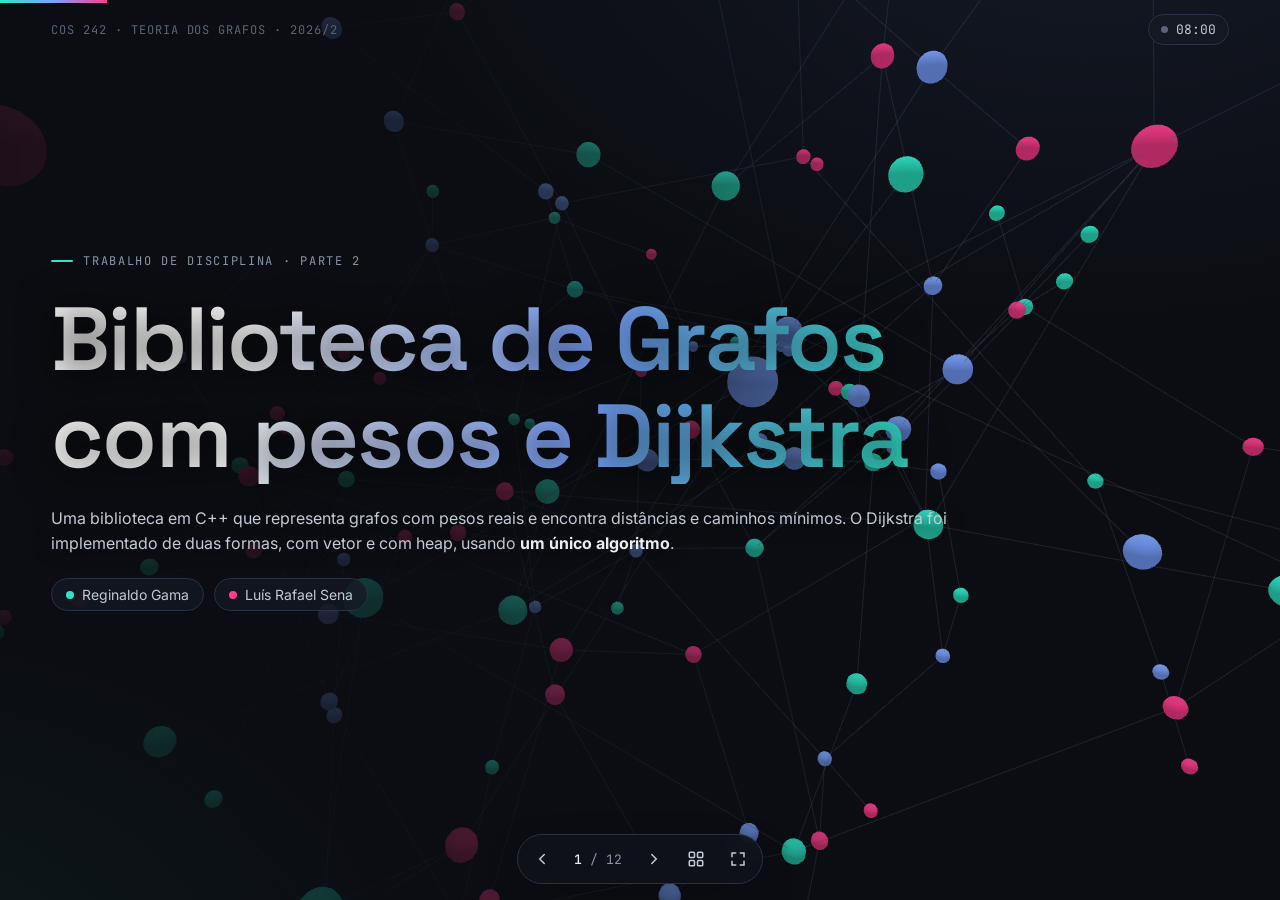
==== commit 8135933c: "refactor(site): remove o slide da lista de adjacência O código mostrado no slide não batia com o add" ====
--- a/site/index.html
+++ b/site/index.html
@@ -36,18 +36,7 @@
       </div>
     </section>
 
-    <!-- 2 · Lista de adjacência sendo construída -->
-    <section class="slide" data-title="Lendo o grafo" data-init="lib" style="--accent:var(--dij)">
-      <div class="slide-head">
-        <span class="kicker">Representação</span>
-        <h2>Do arquivo para a lista de adjacência</h2>
-        <p class="lead">Cada linha <code>u v peso</code> vira uma chamada de <code>add_edge</code>. A aresta entra <b>duas vezes</b> na lista, uma em cada ponta, porque o grafo não é direcionado.
-          O tipo do peso é um parâmetro (<code>Grafo&lt;T&gt;</code>) com padrão <code>T{1}</code>, então os grafos sem peso da Parte 1 continuam funcionando.</p>
-      </div>
-      <div class="slide-body lib-host"></div>
-    </section>
-
-    <!-- 3 · Quatro fronteiras -->
+    <!-- 2 · Quatro fronteiras -->
     <section class="slide" data-title="Um algoritmo, quatro fronteiras" data-init="frontier" style="--accent:var(--dij)">
       <div class="slide-head">
         <span class="kicker">Decisão de projeto</span>
@@ -58,7 +47,7 @@
       <div class="slide-body quad-host"></div>
     </section>
 
-    <!-- 4 · Dijkstra -->
+    <!-- 3 · Dijkstra -->
     <section class="slide" data-title="Dijkstra ao vivo" data-init="dijkstra" style="--accent:var(--dij)">
       <div class="slide-head">
         <span class="kicker">Caminho mínimo com pesos</span>
@@ -69,7 +58,7 @@
       <div class="slide-body"><div class="w-dij" style="display:flex;flex:1;min-height:0"></div></div>
     </section>
 
-    <!-- 5 · Vetor x heap 3D -->
+    <!-- 4 · Vetor x heap 3D -->
     <section class="slide" data-title="Vetor × heap" data-init="dual" style="--accent:var(--vec)">
       <div class="slide-head">
         <span class="kicker">Duas implementações do Dijkstra</span>
@@ -80,7 +69,7 @@
       <div class="slide-body vh-host"></div>
     </section>
 
-    <!-- 6 · Escala -->
+    <!-- 5 · Escala -->
     <section class="slide" data-title="Escala: n² × (n+m) log n" data-init="theory" style="--accent:var(--vec)">
       <div class="slide-head">
         <span class="kicker">Complexidade nos grafos reais</span>
@@ -106,7 +95,7 @@
       </div>
     </section>
 
-    <!-- 7 · Os grafos -->
+    <!-- 6 · Os grafos -->
     <section class="slide" data-title="Os grafos" data-init="graphs" style="--accent:var(--dij)">
       <div class="slide-head">
         <span class="kicker">Dados</span>
@@ -125,7 +114,7 @@
       </div>
     </section>
 
-    <!-- 8 · Desempenho -->
+    <!-- 7 · Desempenho -->
     <section class="slide" data-title="Quanto custa cada busca" data-init="perf" style="--accent:var(--bfs)">
       <div class="slide-head">
         <span class="kicker">Benchmarks · média de 100 execuções por grafo</span>
@@ -146,7 +135,7 @@
       </div>
     </section>
 
-    <!-- 9 · Árvores -->
+    <!-- 8 · Árvores -->
     <section class="slide" data-title="A forma de cada busca" data-init="trees" style="--accent:var(--bfs)">
       <div class="slide-head">
         <span class="kicker">Árvores reais · primeiros 220 vértices visitados a partir do vértice 1</span>
@@ -175,7 +164,7 @@
       </div>
     </section>
 
-    <!-- 10 · 3D -->
+    <!-- 9 · 3D -->
     <section class="slide" data-title="As árvores em 3D" data-init="gallery" style="--accent:var(--dfs)">
       <div class="slide-head">
         <span class="kicker">BFS × DFS × Dijkstra sobrepostas</span>
@@ -204,7 +193,7 @@
       </div>
     </section>
 
-    <!-- 11 · Estudo 1 -->
+    <!-- 10 · Estudo 1 -->
     <section class="slide" data-title="Estudo 1: distâncias a partir de 10" data-init="e1" style="--accent:var(--dij)">
       <div class="slide-head">
         <span class="kicker">Estudo de caso 1</span>
@@ -214,7 +203,7 @@
       <div class="slide-body e1-body"></div>
     </section>
 
-    <!-- 12 · Estudo 3 -->
+    <!-- 11 · Estudo 3 -->
     <section class="slide" data-title="Estudo 3: rede de colaboração" data-init="e3" style="--accent:var(--bfs)">
       <div class="slide-head">
         <span class="kicker">Estudo de caso 3 · rede de colaboração em Computação</span>
@@ -224,7 +213,7 @@
       <div class="slide-body e3-body"></div>
     </section>
 
-    <!-- 13 · Obrigado -->
+    <!-- 12 · Obrigado -->
     <section class="slide slide-cover slide-thanks" data-title="Obrigado" data-init="thanks">
       <div class="cover-bg"></div>
       <div class="cover-content">
--- a/site/css/scenes.css
+++ b/site/css/scenes.css
@@ -32,22 +32,7 @@
 }
 
 /* ==========================================================
-   Slide 2 · construindo a lista
-   ========================================================== */
-.lib-host { min-height: 0; }
-.lib-grid { display: grid; grid-template-columns: minmax(0, .8fr) minmax(0, 1.2fr) minmax(0, 1fr); gap: 16px; flex: 1; min-height: 0; }
-.file-lines { font-family: var(--font-mono); font-size: 13.5px; background: #0d1017; border: 1px solid var(--line-soft); border-radius: var(--radius-sm); padding: 8px 0; }
-.fl { padding: 2px 12px; border-left: 3px solid transparent; color: var(--faint); transition: background .3s, color .3s, border-color .3s; }
-.fl .ln-n { display: inline-block; width: 22px; color: var(--faint); opacity: .6; }
-.fl.done { color: var(--text-2); }
-.fl.on { color: var(--text); background: color-mix(in srgb, var(--dij) 16%, transparent); border-left-color: var(--dij); }
-.lib-code { --alg: var(--dij); }
-.lib-adj { font-family: var(--font-mono); font-size: 13px; display: flex; flex-direction: column; gap: 4px; overflow: auto; }
-.adj-row .cell.fresh { animation: cell-in .7s cubic-bezier(.2, .9, .3, 1.4); border-color: var(--dij); color: var(--text); background: color-mix(in srgb, var(--dij) 22%, var(--surface-2)); }
-@keyframes cell-in { from { opacity: 0; transform: translateX(-14px) scale(.7); } }
-
-/* ==========================================================
-   Slide 3 · quatro fronteiras
+   Slide 2 · quatro fronteiras
    ========================================================== */
 .quad-host { min-height: 0; }
 .quad-grid { display: grid; grid-template-columns: minmax(340px, .9fr) minmax(0, 2fr); gap: 16px; flex: 1; min-height: 0; }
@@ -75,7 +60,7 @@
 .qp-order { color: var(--text-2); white-space: nowrap; overflow: hidden; text-overflow: ellipsis; direction: rtl; text-align: left; flex: 1; min-width: 0; }
 
 /* ==========================================================
-   Slide 5 · vetor x heap em 3D
+   Slide 4 · vetor x heap em 3D
    ========================================================== */
 .vh-host { display: flex; flex-direction: column; gap: 12px; min-height: 0; }
 .vh-host > .row { flex-wrap: wrap; }
@@ -105,7 +90,7 @@
 .race-fill { height: 100%; width: 0; border-radius: 6px; transition: width .6s cubic-bezier(.2, .7, .2, 1); }
 
 /* ==========================================================
-   Slide 9 · forma das árvores
+   Slide 8 · forma das árvores
    ========================================================== */
 .tree-chart { overflow: hidden; border-radius: var(--radius-sm); background: radial-gradient(500px 300px at 50% 50%, rgba(255, 255, 255, .03), transparent 70%); cursor: grab; }
 .tree-chart:active { cursor: grabbing; }
@@ -113,7 +98,7 @@
 .explica b { color: var(--text); }
 
 /* ==========================================================
-   Slide 10 · explorador 3D
+   Slide 9 · explorador 3D
    ========================================================== */
 .x3d { position: absolute; inset: 0; background: radial-gradient(700px 500px at 50% 45%, rgba(255, 61, 139, .07), transparent 70%), var(--bg-2); }
 .x3d-body > .card:first-child { min-height: 420px; }
@@ -144,7 +129,7 @@
 .rg-node.origem text, .rg-node.alvo text { fill: var(--text); font-weight: 600; font-size: 13px; }
 
 @media (max-width: 1100px) {
-  .lib-grid, .quad-grid, .vh-grid { grid-template-columns: 1fr; }
+  .quad-grid, .vh-grid { grid-template-columns: 1fr; }
   .quad-panels { grid-template-columns: 1fr; grid-template-rows: none; }
   .qp-canvas { min-height: 220px; }
 }
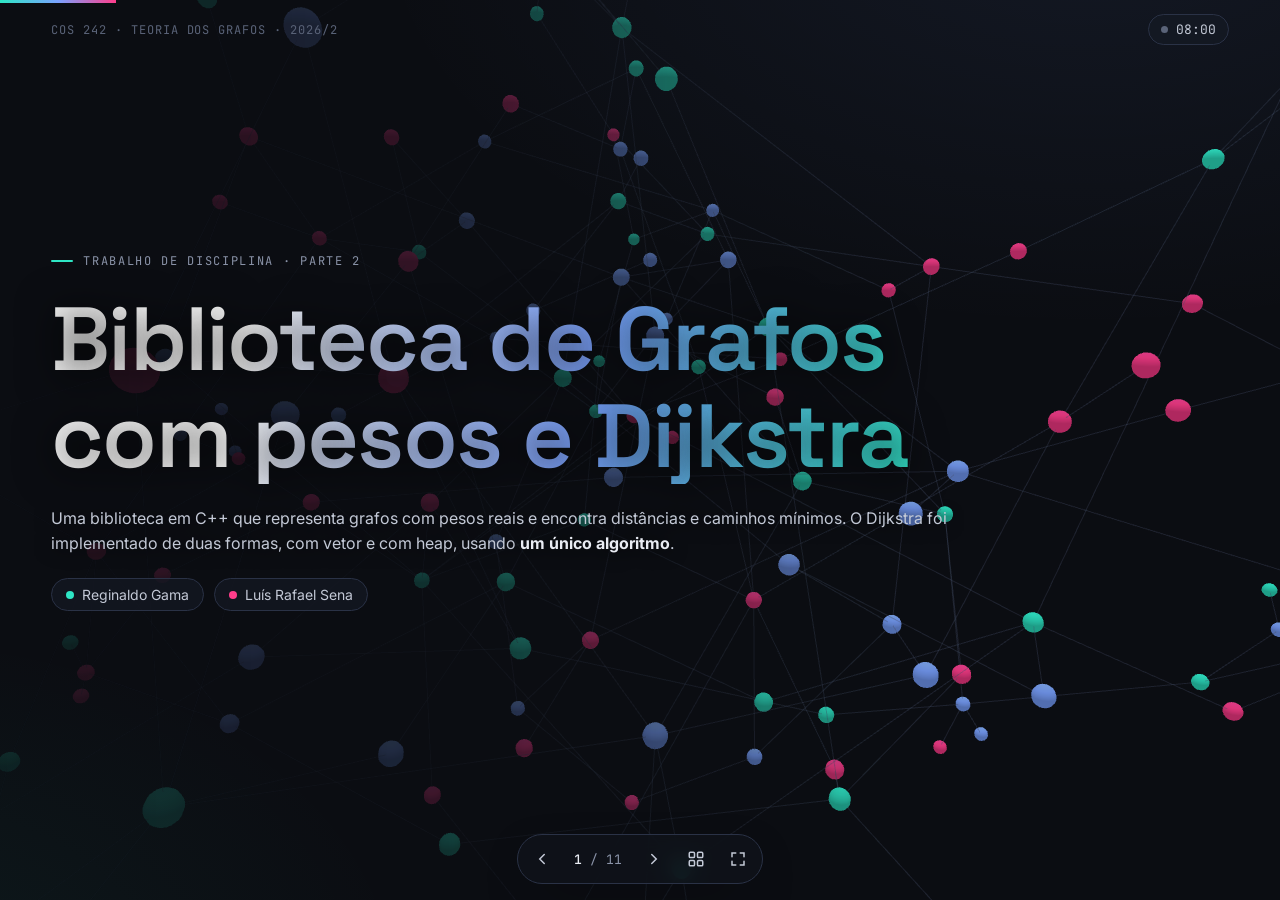
==== commit fd25f502: "feat(site): aplica a segunda revisão da apresentação - Fronteiras: Dijkstra com vetor e com heap vir" ====
--- a/site/index.html
+++ b/site/index.html
@@ -36,29 +36,18 @@
       </div>
     </section>
 
-    <!-- 2 · Quatro fronteiras -->
-    <section class="slide" data-title="Um algoritmo, quatro fronteiras" data-init="frontier" style="--accent:var(--dij)">
+    <!-- 2 · Três fronteiras -->
+    <section class="slide" data-title="Um algoritmo, três fronteiras" data-init="frontier" style="--accent:var(--dij)">
       <div class="slide-head">
         <span class="kicker">Decisão de projeto</span>
         <h2>Um laço só. Muda apenas <em>quem sai primeiro</em>.</h2>
         <p class="lead">Todas as buscas repetem os mesmos passos: <b>tirar</b> um vértice da fronteira, <b>visitar</b> e <b>colocar os vizinhos</b>. Escrevemos esse laço uma vez só (<code>traverse_impl</code>).
-          A estrutura de dados plugada nele (a <code>IFronteira</code>) decide a ordem. Abaixo, as quatro buscas rodam ao mesmo tempo no mesmo grafo. Os pontinhos coloridos no código mostram em que linha cada uma está.</p>
+          A estrutura de dados plugada nele (a <code>IFronteira</code>) decide a ordem. Abaixo, as três buscas rodam ao mesmo tempo no mesmo grafo. O Dijkstra com vetor e com heap visita na mesma ordem, então aparece uma vez só: a diferença entre os dois é só de tempo (próximo slide). Os pontinhos coloridos no código mostram em que linha cada uma está.</p>
       </div>
       <div class="slide-body quad-host"></div>
     </section>
 
-    <!-- 3 · Dijkstra -->
-    <section class="slide" data-title="Dijkstra ao vivo" data-init="dijkstra" style="--accent:var(--dij)">
-      <div class="slide-head">
-        <span class="kicker">Caminho mínimo com pesos</span>
-        <h2>Dijkstra e o aviso de peso negativo</h2>
-        <p class="lead">Começamos com o grafo da Figura 1, que tem a aresta <b class="c-danger">3–4 com peso −9,5</b>. Nesse caso a biblioteca <b>recusa</b> rodar e avisa, como o enunciado pede.
-          Corrija o peso (clique nele) ou use o botão. Depois, passe o mouse num vértice para ver o caminho mínimo até ele.</p>
-      </div>
-      <div class="slide-body"><div class="w-dij" style="display:flex;flex:1;min-height:0"></div></div>
-    </section>
-
-    <!-- 4 · Vetor x heap 3D -->
+    <!-- 3 · Vetor x heap 3D -->
     <section class="slide" data-title="Vetor × heap" data-init="dual" style="--accent:var(--vec)">
       <div class="slide-head">
         <span class="kicker">Duas implementações do Dijkstra</span>
@@ -69,24 +58,23 @@
       <div class="slide-body vh-host"></div>
     </section>
 
-    <!-- 5 · Escala -->
-    <section class="slide" data-title="Escala: n² × (n+m) log n" data-init="theory" style="--accent:var(--vec)">
+    <!-- 4 · Escala -->
+    <section class="slide" data-title="Escala: n² × (n+m) log(n+m)" data-init="theory" style="--accent:var(--vec)">
       <div class="slide-head">
         <span class="kicker">Complexidade nos grafos reais</span>
         <h2>Quando o vetor deixa de ser opção</h2>
-        <p class="lead">Cada grafo do trabalho tem dois pontos: as operações do <b class="c-vec">vetor</b> (n²) e as do <b class="c-dij">heap</b> ((n+m)·log n).
+        <p class="lead">Cada grafo do trabalho tem dois pontos: as operações do <b class="c-vec">vetor</b> (n²) e as do <b class="c-dij">heap</b> ((n+m)·log(n+m): sem o <i>decrease-key</i>, o heap pode guardar uma entrada por aresta).
           Passe o mouse para ver a estimativa de tempo a <b>1 ns por operação</b>. Medido de verdade no W_3 (100 mil vértices, média de várias execuções): <b class="c-dij">0,16 s</b> com heap contra <b class="c-vec">40,7 s</b> com vetor, cerca de <b>260×</b>.</p>
       </div>
       <div class="slide-body grid-2-wide">
         <div class="card">
           <div class="legend theory-legend">
             <span><span class="dot" style="background:var(--vec)"></span>vetor: n² operações</span>
-            <span><span class="dot" style="background:var(--dij)"></span>heap: (n+m)·log n operações</span>
-            <span><span class="dash"></span>curva n²</span>
-            <span><span class="bar"></span>distância entre os dois = quanto o heap economiza</span>
+            <span><span class="dot" style="background:var(--dij)"></span>heap: (n+m)·log(n+m) operações</span>
+            <span><span class="bar"></span>barra = quanto o heap economiza (o número à direita)</span>
           </div>
           <div class="chart theory-chart"></div>
-          <p class="note">Cada grafo do trabalho é uma coluna: o ponto de cima é o vetor e o de baixo é o heap. Os eixos são logarítmicos, então cada linha da grade é 10× mais.</p>
+          <p class="note">Cada linha é um grafo do trabalho, do menor para o maior. Quanto mais longe o ponto amarelo fica do azul, mais o vetor perde.</p>
         </div>
         <div class="card">
           <h3>Estimativa a 1 ns/op</h3>
@@ -95,7 +83,7 @@
       </div>
     </section>
 
-    <!-- 6 · Os grafos -->
+    <!-- 5 · Os grafos -->
     <section class="slide" data-title="Os grafos" data-init="graphs" style="--accent:var(--dij)">
       <div class="slide-head">
         <span class="kicker">Dados</span>
@@ -114,7 +102,7 @@
       </div>
     </section>
 
-    <!-- 7 · Desempenho -->
+    <!-- 6 · Desempenho -->
     <section class="slide" data-title="Quanto custa cada busca" data-init="perf" style="--accent:var(--bfs)">
       <div class="slide-head">
         <span class="kicker">Benchmarks · média de 100 execuções por grafo</span>
@@ -128,17 +116,17 @@
           <div class="chart perf-chart"></div>
         </div>
         <div class="card">
-          <div class="row"><h3 class="strip-title"></h3></div>
+          <div class="row"><select class="sel perf-graph"></select><h3 class="strip-title">as 100 execuções</h3></div>
           <div class="chart strip-chart" style="min-height:200px"></div>
           <div class="stats strip-stats"></div>
         </div>
       </div>
     </section>
 
-    <!-- 8 · Árvores -->
+    <!-- 7 · Árvores -->
     <section class="slide" data-title="A forma de cada busca" data-init="trees" style="--accent:var(--bfs)">
       <div class="slide-head">
-        <span class="kicker">Árvores reais · primeiros 220 vértices visitados a partir do vértice 1</span>
+        <span class="kicker">Árvores reais · primeiros vértices visitados a partir do vértice 1</span>
         <h2>A forma de cada busca</h2>
       </div>
       <div class="slide-body grid-2-wide">
@@ -153,7 +141,8 @@
             <span class="spacer"></span>
             <button class="btn tree-replay"></button>
           </div>
-          <div class="chart tree-chart" style="min-height:380px"></div>
+          <div class="row"><span class="mono muted" style="font-size:12px">vértices por busca</span><input type="range" class="tree-n" min="50" max="1500" step="50" value="200" style="flex:1;accent-color:var(--bfs)"/><span class="mono tree-nv" style="font-size:12px">200</span></div>
+          <div class="chart tree-chart" style="min-height:340px"></div>
           <div class="note">A origem é o ponto branco. Arraste para mover e use a roda do mouse para zoom.</div>
         </div>
         <div class="card">
@@ -164,7 +153,7 @@
       </div>
     </section>
 
-    <!-- 9 · 3D -->
+    <!-- 8 · 3D -->
     <section class="slide" data-title="As árvores em 3D" data-init="gallery" style="--accent:var(--dfs)">
       <div class="slide-head">
         <span class="kicker">BFS × DFS × Dijkstra sobrepostas</span>
@@ -193,7 +182,7 @@
       </div>
     </section>
 
-    <!-- 10 · Estudo 1 -->
+    <!-- 9 · Estudo 1 -->
     <section class="slide" data-title="Estudo 1: distâncias a partir de 10" data-init="e1" style="--accent:var(--dij)">
       <div class="slide-head">
         <span class="kicker">Estudo de caso 1</span>
@@ -203,17 +192,17 @@
       <div class="slide-body e1-body"></div>
     </section>
 
-    <!-- 11 · Estudo 3 -->
+    <!-- 10 · Estudo 3 -->
     <section class="slide" data-title="Estudo 3: rede de colaboração" data-init="e3" style="--accent:var(--bfs)">
       <div class="slide-head">
         <span class="kicker">Estudo de caso 3 · rede de colaboração em Computação</span>
-        <h2>De Edsger W. Dijkstra a…</h2>
-        <p class="lead">O peso de uma aresta é inversamente proporcional ao número de artigos em coautoria: <b>quanto menor, mais próximos</b>. Passe o mouse num pesquisador para destacar o caminho até ele. As abas trazem outros nomes conhecidos, incluindo professores da UFRJ.</p>
+        <h2 class="e3-titulo">De Edsger W. Dijkstra a…</h2>
+        <p class="lead">O peso de uma aresta é inversamente proporcional ao número de artigos em coautoria: <b>quanto menor, mais próximos</b>. Escolha a <b>origem</b> (o enunciado pede Dijkstra; incluímos o Ratton e os dois maiores hubs) e use as abas para trocar os destinos. Passe o mouse num pesquisador para destacar o caminho.</p>
       </div>
       <div class="slide-body e3-body"></div>
     </section>
 
-    <!-- 12 · Obrigado -->
+    <!-- 11 · Obrigado -->
     <section class="slide slide-cover slide-thanks" data-title="Obrigado" data-init="thanks">
       <div class="cover-bg"></div>
       <div class="cover-content">
--- a/site/css/scenes.css
+++ b/site/css/scenes.css
@@ -32,7 +32,7 @@
 }
 
 /* ==========================================================
-   Slide 2 · quatro fronteiras
+   Slide 2 · três fronteiras
    ========================================================== */
 .quad-host { min-height: 0; }
 .quad-grid { display: grid; grid-template-columns: minmax(340px, .9fr) minmax(0, 2fr); gap: 16px; flex: 1; min-height: 0; }
@@ -47,6 +47,7 @@
 .rule b { color: var(--text); }
 .rule.on { border-color: var(--alg); background: color-mix(in srgb, var(--alg) 14%, transparent); }
 .quad-panels { display: grid; grid-template-columns: 1fr 1fr; grid-template-rows: 1fr 1fr; gap: 12px; min-height: 0; }
+.quad-panels .qp:nth-child(3) { grid-column: span 2; }
 .qp { display: flex; flex-direction: column; gap: 6px; padding: 10px; border-radius: var(--radius); border: 1px solid var(--line-soft); border-top: 3px solid var(--alg); background: linear-gradient(180deg, var(--surface), var(--bg-2)); min-height: 0; transition: box-shadow .25s; }
 .qp.popping { box-shadow: 0 0 0 1px var(--alg), 0 0 28px -8px var(--alg); }
 .qp-head { display: flex; justify-content: space-between; align-items: center; font-size: 14px; }
@@ -131,6 +132,7 @@
 @media (max-width: 1100px) {
   .quad-grid, .vh-grid { grid-template-columns: 1fr; }
   .quad-panels { grid-template-columns: 1fr; grid-template-rows: none; }
+  .quad-panels .qp:nth-child(3) { grid-column: auto; }
   .qp-canvas { min-height: 220px; }
 }
 .rg-ilha { fill: none; stroke: var(--danger); stroke-opacity: .5; stroke-dasharray: 5 4; }
@@ -140,7 +142,6 @@
 .theory-legend { gap: 8px 18px; font-size: 12.5px; color: var(--text-2); }
 .theory-legend > span { display: inline-flex; align-items: center; gap: 7px; }
 .theory-legend .dot { width: 11px; height: 11px; border-radius: 50%; }
-.theory-legend .dash { width: 22px; border-top: 2px dashed var(--vec); opacity: .6; }
 .theory-legend .bar { width: 3px; height: 14px; background: var(--line); border-radius: 2px; }
 .deg-nota:empty { display: none; }
 
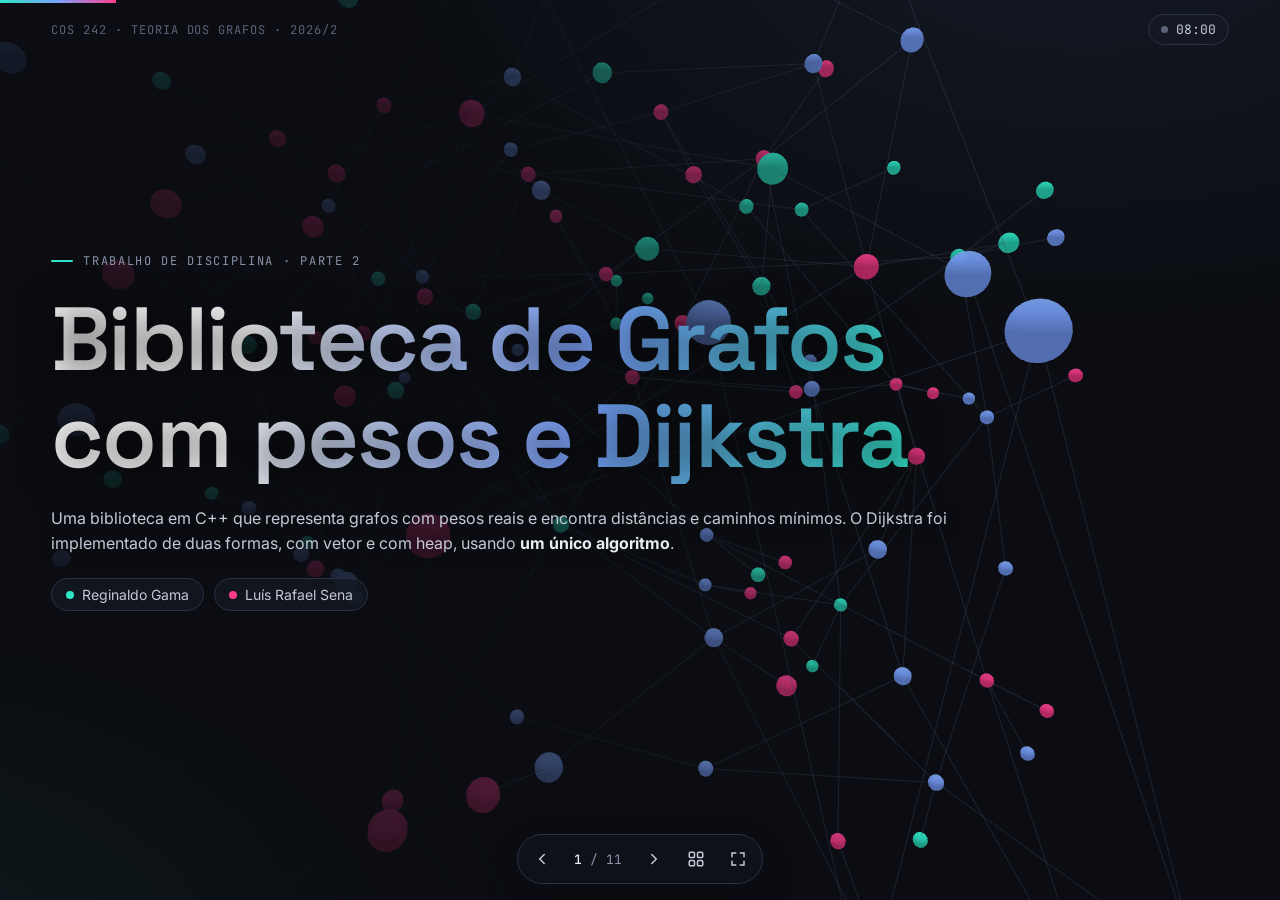
==== commit aa79ba72: "feat(site): adiciona os grafos W_6 e W_7 e o Ratton no cluster da UFRJ - W_6 (10 mi vértices, 73,4 m" ====
--- a/site/index.html
+++ b/site/index.html
@@ -88,7 +88,7 @@
       <div class="slide-head">
         <span class="kicker">Dados</span>
         <h2>Os grafos analisados</h2>
-        <p class="lead">De <b>10 mil</b> a <b>10 milhões</b> de vértices e até <b>46 milhões</b> de arestas. Clique numa linha para ver a distribuição de graus.</p>
+        <p class="lead">De <b>10 mil</b> a <b>50 milhões</b> de vértices e até <b>73 milhões</b> de arestas. Clique numa linha para ver a distribuição de graus.</p>
       </div>
       <div class="slide-body grid-2" style="grid-template-columns:minmax(0,1.35fr) minmax(0,1fr)">
         <div class="card"><div class="table-wrap"><table class="dtable graphs-table"></table></div></div>
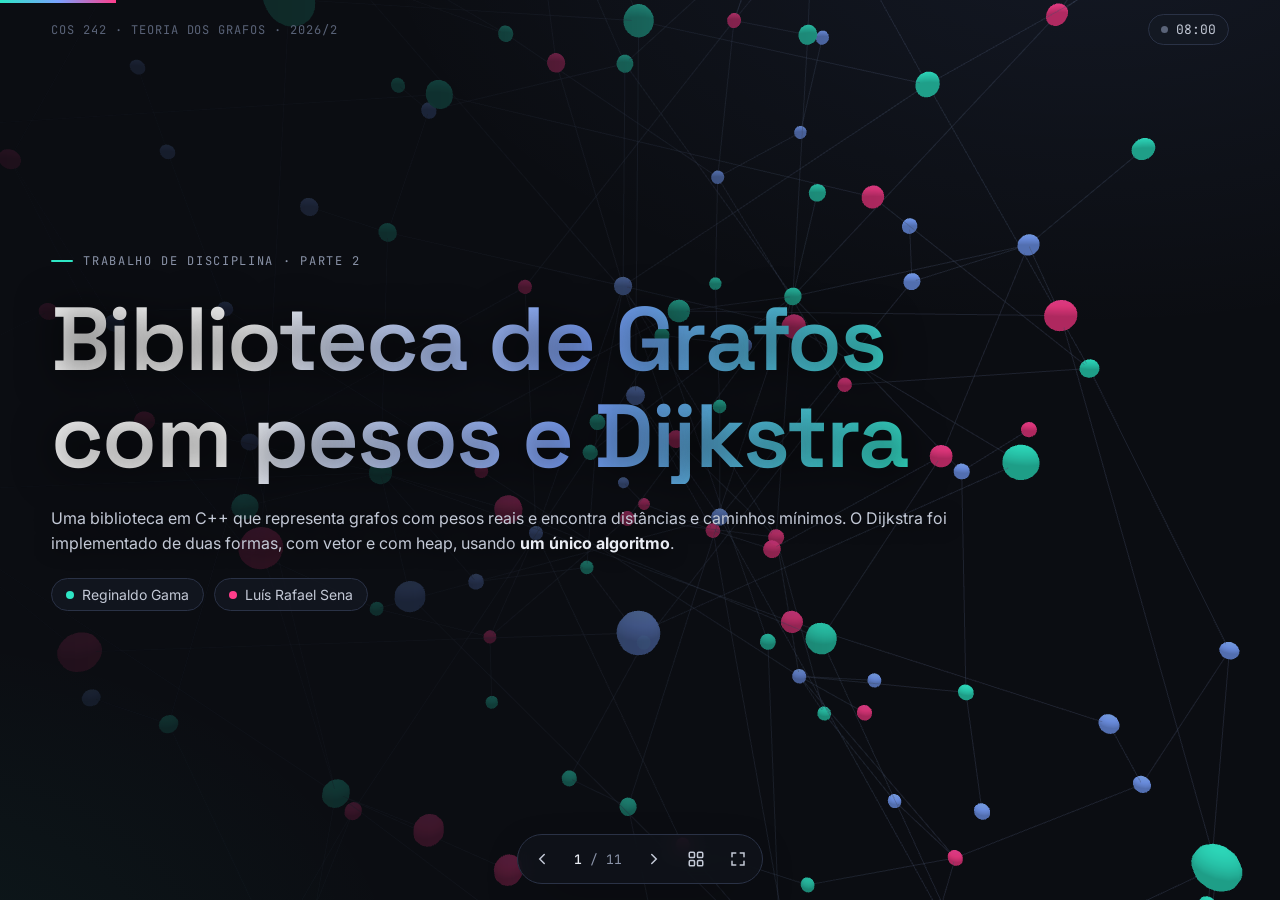
==== commit 6bac1518: "fix(site): tabela de escala mostra o tempo medido, não estimativa A tabela "Quando o vetor deixa de " ====
--- a/site/index.html
+++ b/site/index.html
@@ -64,7 +64,7 @@
         <span class="kicker">Complexidade nos grafos reais</span>
         <h2>Quando o vetor deixa de ser opção</h2>
         <p class="lead">Cada grafo do trabalho tem dois pontos: as operações do <b class="c-vec">vetor</b> (n²) e as do <b class="c-dij">heap</b> ((n+m)·log(n+m): sem o <i>decrease-key</i>, o heap pode guardar uma entrada por aresta).
-          Passe o mouse para ver a estimativa de tempo a <b>1 ns por operação</b>. Medido de verdade no W_3 (100 mil vértices, média de várias execuções): <b class="c-dij">0,16 s</b> com heap contra <b class="c-vec">40,7 s</b> com vetor, cerca de <b>260×</b>.</p>
+          Passe o mouse para ver o tempo medido do Dijkstra em cada grafo. Medido de verdade no W_3 (100 mil vértices, média de várias execuções): <b class="c-dij">0,16 s</b> com heap contra <b class="c-vec">40,7 s</b> com vetor, cerca de <b>260×</b>.</p>
       </div>
       <div class="slide-body grid-2-wide">
         <div class="card">
@@ -77,7 +77,7 @@
           <p class="note">Cada linha é um grafo do trabalho, do menor para o maior. Quanto mais longe o ponto amarelo fica do azul, mais o vetor perde.</p>
         </div>
         <div class="card">
-          <h3>Estimativa a 1 ns/op</h3>
+          <h3>Tempo medido do Dijkstra (mediana de 100 execuções)</h3>
           <div class="table-wrap"><table class="dtable theory-table"></table></div>
         </div>
       </div>
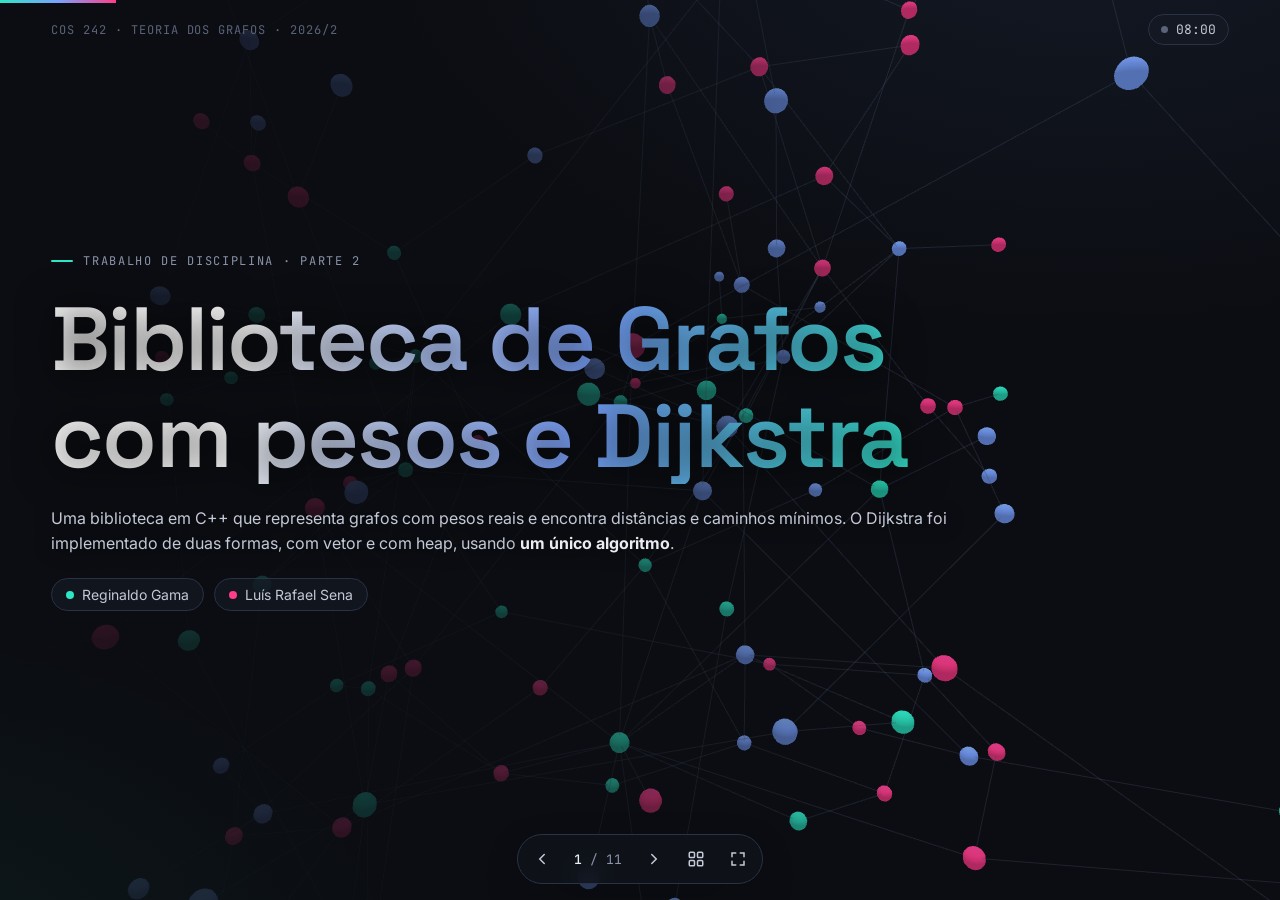
==== commit e08456be: "fix(site): versiona css/js no index para o navegador não usar cache antigo Co-Authored-By: Claude Op" ====
--- a/site/index.html
+++ b/site/index.html
@@ -7,8 +7,8 @@
   <link rel="preconnect" href="https://fonts.googleapis.com" />
   <link rel="preconnect" href="https://fonts.gstatic.com" crossorigin />
   <link href="https://fonts.googleapis.com/css2?family=Inter:wght@400;500;600&family=JetBrains+Mono:wght@400;500&family=Space+Grotesk:wght@500;600&display=swap" rel="stylesheet" />
-  <link rel="stylesheet" href="css/style.css" />
-  <link rel="stylesheet" href="css/scenes.css" />
+  <link rel="stylesheet" href="css/style.css?v=20261104" />
+  <link rel="stylesheet" href="css/scenes.css?v=20261104" />
   <script>window.__errs=[];addEventListener("error",function(e){__errs.push(String(e.message));document.documentElement.setAttribute("data-errs",__errs.join(" | "))});</script>
 </head>
 <body>
@@ -230,14 +230,14 @@
 
   <script src="js/vendor/d3.v7.min.js"></script>
   <script src="js/vendor/3d-force-graph.min.js"></script>
-  <script src="data/dados.js"></script>
-  <script src="data/dados3d.js"></script>
-  <script src="data/estudos.js"></script>
-  <script src="js/engine.js"></script>
-  <script src="js/graphview.js"></script>
-  <script src="js/widgets.js"></script>
-  <script src="js/charts.js"></script>
-  <script src="js/scenes.js"></script>
-  <script src="js/app.js"></script>
+  <script src="data/dados.js?v=20261104"></script>
+  <script src="data/dados3d.js?v=20261104"></script>
+  <script src="data/estudos.js?v=20261104"></script>
+  <script src="js/engine.js?v=20261104"></script>
+  <script src="js/graphview.js?v=20261104"></script>
+  <script src="js/widgets.js?v=20261104"></script>
+  <script src="js/charts.js?v=20261104"></script>
+  <script src="js/scenes.js?v=20261104"></script>
+  <script src="js/app.js?v=20261104"></script>
 </body>
 </html>
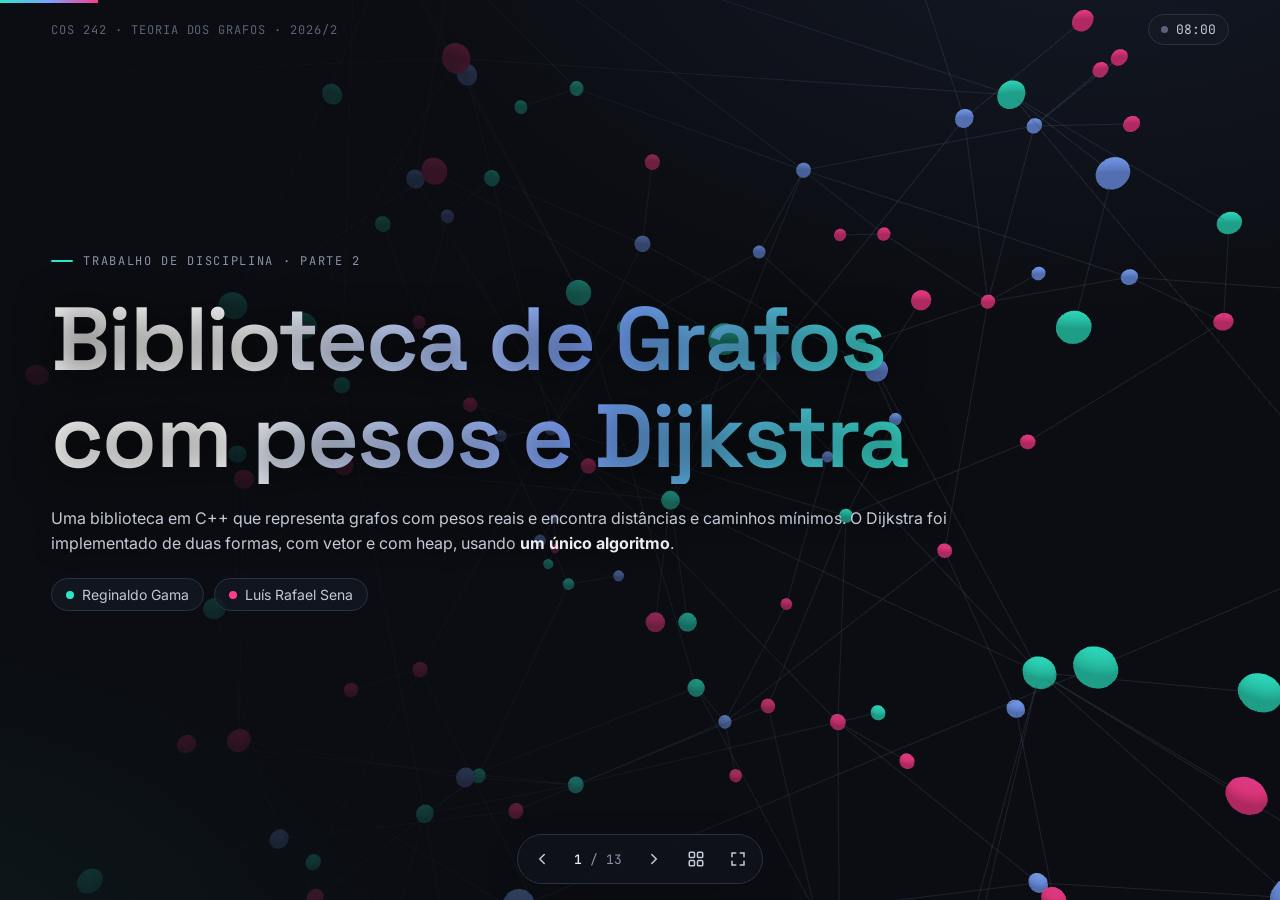
==== commit 96c49cad: "feat(site): slides da curva de performance e da memória - Curva de performance: tempo x (V + E) em l" ====
--- a/site/index.html
+++ b/site/index.html
@@ -7,8 +7,8 @@
   <link rel="preconnect" href="https://fonts.googleapis.com" />
   <link rel="preconnect" href="https://fonts.gstatic.com" crossorigin />
   <link href="https://fonts.googleapis.com/css2?family=Inter:wght@400;500;600&family=JetBrains+Mono:wght@400;500&family=Space+Grotesk:wght@500;600&display=swap" rel="stylesheet" />
-  <link rel="stylesheet" href="css/style.css?v=20261104" />
-  <link rel="stylesheet" href="css/scenes.css?v=20261104" />
+  <link rel="stylesheet" href="css/style.css?v=20261104b" />
+  <link rel="stylesheet" href="css/scenes.css?v=20261104b" />
   <script>window.__errs=[];addEventListener("error",function(e){__errs.push(String(e.message));document.documentElement.setAttribute("data-errs",__errs.join(" | "))});</script>
 </head>
 <body>
@@ -119,6 +119,42 @@
           <div class="row"><select class="sel perf-graph"></select><h3 class="strip-title">as 100 execuções</h3></div>
           <div class="chart strip-chart" style="min-height:200px"></div>
           <div class="stats strip-stats"></div>
+        </div>
+      </div>
+    </section>
+
+    <!-- Curva de performance -->
+    <section class="slide" data-title="Curva de performance" data-init="curve" style="--accent:var(--bfs)">
+      <div class="slide-head">
+        <span class="kicker">Benchmarks · get_components() · 100 execuções por grafo</span>
+        <h2>Curva de performance</h2>
+        <p class="lead">Tempo de cada busca contra o tamanho do grafo (V + E), com os dois eixos em escala log. A linha cheia é a <b>média</b> e a tracejada é a <b>mediana</b> das 100 execuções registradas no JSON de cada grafo.
+          Os pontos cheios são grafos com pesos. Passe o mouse para ver os valores.</p>
+      </div>
+      <div class="slide-body">
+        <div class="card" style="flex:1">
+          <div class="row"><div class="legend curve-legend"></div><span class="spacer"></span>
+            <div class="seg curve-stat"><button data-s="ambas" class="on">média e mediana</button><button data-s="media">média</button><button data-s="mediana">mediana</button></div></div>
+          <div class="chart curve-chart"></div>
+        </div>
+      </div>
+    </section>
+
+    <!-- Memoria -->
+    <section class="slide" data-title="Memória" data-init="mem" style="--accent:var(--warn)">
+      <div class="slide-head">
+        <span class="kicker">Telemetria · RSS do processo antes e depois de get_components()</span>
+        <h2>Quanta memória cada grafo usou</h2>
+        <p class="lead">Valores medidos e gravados no JSON de cada grafo: o RSS do processo antes e depois de <code>get_components()</code> e a variação entre os dois.</p>
+      </div>
+      <div class="slide-body grid-2-wide">
+        <div class="card">
+          <div class="chart mem-chart"></div>
+          <p class="note">Losango cheio: grafo com pesos. Passe o mouse para ver o RSS antes, o RSS depois e a variação.</p>
+        </div>
+        <div class="card">
+          <h3>RSS em get_components()</h3>
+          <div class="table-wrap"><table class="dtable mem-table"></table></div>
         </div>
       </div>
     </section>
@@ -230,14 +266,14 @@
 
   <script src="js/vendor/d3.v7.min.js"></script>
   <script src="js/vendor/3d-force-graph.min.js"></script>
-  <script src="data/dados.js?v=20261104"></script>
-  <script src="data/dados3d.js?v=20261104"></script>
-  <script src="data/estudos.js?v=20261104"></script>
-  <script src="js/engine.js?v=20261104"></script>
-  <script src="js/graphview.js?v=20261104"></script>
-  <script src="js/widgets.js?v=20261104"></script>
-  <script src="js/charts.js?v=20261104"></script>
-  <script src="js/scenes.js?v=20261104"></script>
-  <script src="js/app.js?v=20261104"></script>
+  <script src="data/dados.js?v=20261104b"></script>
+  <script src="data/dados3d.js?v=20261104b"></script>
+  <script src="data/estudos.js?v=20261104b"></script>
+  <script src="js/engine.js?v=20261104b"></script>
+  <script src="js/graphview.js?v=20261104b"></script>
+  <script src="js/widgets.js?v=20261104b"></script>
+  <script src="js/charts.js?v=20261104b"></script>
+  <script src="js/scenes.js?v=20261104b"></script>
+  <script src="js/app.js?v=20261104b"></script>
 </body>
 </html>
